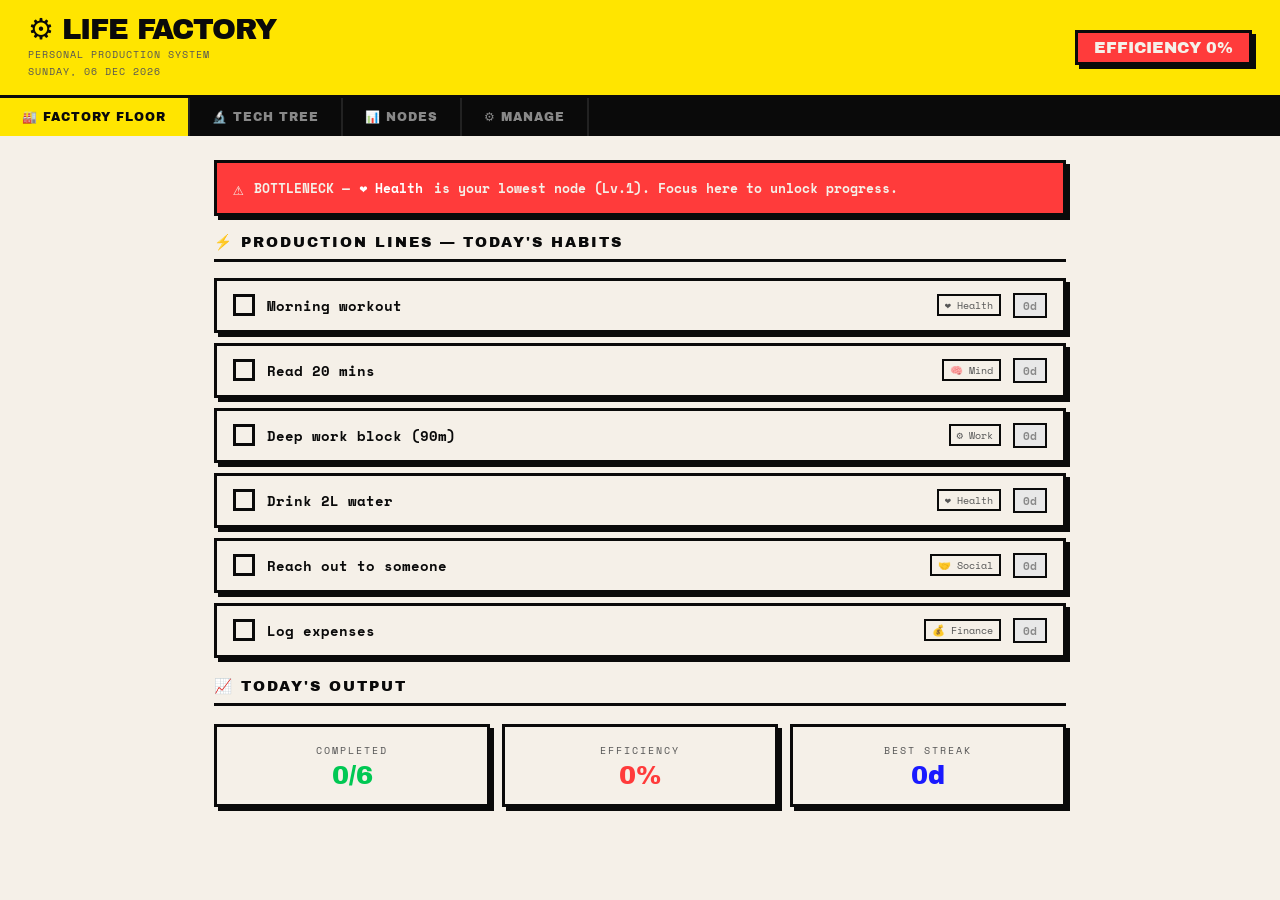
==== index.html @ 8f758375 "Rename life_factory.html to index.html" ====
<!doctype html>
<html lang="en">
    <!--
  ============================================================
  LIFE FACTORY
  A neo-brutalist productivity tracker inspired by factory
  management games. Track habits, goals, and life nodes.
  ============================================================
  Structure:
    1. <head>   — meta, fonts, CSS variables, component styles
    2. <body>   — header, tabs, four panels, toast
    3. <script> — all application logic (see script comments)
  ============================================================
-->

    <head>
        <meta charset="UTF-8" />
        <meta name="viewport" content="width=device-width, initial-scale=1.0" />
        <title>⚙ LIFE FACTORY</title>

        <!-- Fonts: Archivo Black (headings) + Space Mono (body/mono) -->
        <link
            href="https://fonts.googleapis.com/css2?family=Space+Mono:wght@400;700&family=Archivo+Black&display=swap"
            rel="stylesheet"
        />

        <style>
            /* ==========================================================================
       DESIGN TOKENS
       Neo-brutalist palette: cream background, hard black borders,
       flat accent colors, no border-radius, no gradients, no blur.
    ========================================================================== */
            :root {
                --black: #0a0a0a;
                --white: #f5f0e8;
                --yellow: #ffe500;
                --red: #ff3b3b;
                --blue: #1a1aff;
                --green: #00c853;
                --pink: #ff2d78;
                --shadow: 4px 4px 0 var(--black);
                --shadow-lg: 6px 6px 0 var(--black);
            }

            /* ==========================================================================
       RESET & BASE
    ========================================================================== */
            * {
                box-sizing: border-box;
                margin: 0;
                padding: 0;
            }

            body {
                background: var(--white);
                color: var(--black);
                font-family: "Space Mono", monospace;
                min-height: 100vh;
                /* Crosshair cursor reinforces the brutalist, utilitarian aesthetic */
                cursor:
                    url("data:image/svg+xml,%3Csvg xmlns='http://www.w3.org/2000/svg' width='20' height='20'%3E%3Ccircle cx='10' cy='10' r='4' fill='%230a0a0a'/%3E%3C/svg%3E")
                        10 10,
                    crosshair;
            }

            ::-webkit-scrollbar {
                width: 8px;
            }
            ::-webkit-scrollbar-track {
                background: var(--white);
                border-left: 2px solid var(--black);
            }
            ::-webkit-scrollbar-thumb {
                background: var(--black);
            }

            /* ==========================================================================
       HEADER
       Sticky yellow bar with the app title and live efficiency badge.
    ========================================================================== */
            .hdr {
                background: var(--yellow);
                border-bottom: 3px solid var(--black);
                padding: 16px 28px;
                display: flex;
                align-items: center;
                gap: 16px;
                position: sticky;
                top: 0;
                z-index: 100;
            }

            .hdr-title {
                font-family: "Archivo Black", sans-serif;
                font-size: 1.8rem;
                color: var(--black);
                letter-spacing: -1px;
                text-transform: uppercase;
                line-height: 1;
            }

            .hdr-sub {
                font-size: 0.62rem;
                color: #555;
                letter-spacing: 1px;
                text-transform: uppercase;
                margin-top: 2px;
            }

            /* Dynamically colored via JS based on efficiency score */
            .eff-badge {
                margin-left: auto;
                font-family: "Archivo Black", sans-serif;
                font-size: 1rem;
                padding: 6px 16px;
                border: 3px solid var(--black);
                box-shadow: var(--shadow);
                background: var(--white);
                white-space: nowrap;
                text-transform: uppercase;
            }

            /* ==========================================================================
       TABS
       Black tab bar; active tab flips to yellow.
    ========================================================================== */
            .tabs {
                display: flex;
                background: var(--black);
                overflow-x: auto;
            }

            .tab {
                padding: 12px 22px;
                font-family: "Archivo Black", sans-serif;
                font-size: 0.75rem;
                letter-spacing: 1px;
                text-transform: uppercase;
                cursor: pointer;
                border: none;
                background: none;
                color: #888;
                border-right: 2px solid #222;
                transition:
                    background 0.1s,
                    color 0.1s;
                white-space: nowrap;
                outline: none;
            }

            .tab:hover {
                background: #1a1a1a;
                color: var(--white);
            }
            .tab.active {
                background: var(--yellow);
                color: var(--black);
            }

            /* ==========================================================================
       PANELS
       Only the active panel is shown; each is max-width constrained.
    ========================================================================== */
            .panel {
                display: none;
                padding: 24px;
                max-width: 900px;
                margin: 0 auto;
            }
            .panel.active {
                display: block;
            }

            /* ==========================================================================
       SECTION TITLES
       Bold uppercase heading with a thick bottom border.
    ========================================================================== */
            .sec {
                font-family: "Archivo Black", sans-serif;
                font-size: 0.9rem;
                letter-spacing: 2px;
                text-transform: uppercase;
                margin-bottom: 16px;
                padding-bottom: 8px;
                border-bottom: 3px solid var(--black);
                display: flex;
                align-items: center;
                gap: 8px;
            }

            /* ==========================================================================
       BOTTLENECK ALERT
       Red banner shown on Factory Floor when a node is lagging behind.
    ========================================================================== */
            .bn {
                background: var(--red);
                border: 3px solid var(--black);
                box-shadow: var(--shadow);
                padding: 12px 16px;
                margin-bottom: 18px;
                display: flex;
                align-items: center;
                gap: 10px;
                font-size: 0.82rem;
                font-weight: 700;
                color: var(--white);
            }

            @keyframes pulse {
                0%,
                100% {
                    opacity: 1;
                }
                50% {
                    opacity: 0.6;
                }
            }
            .pulse {
                animation: pulse 1.5s ease-in-out infinite;
                font-size: 1.1rem;
            }

            /* ==========================================================================
       HABIT CARDS
       Clickable cards that toggle daily completion.
       Hard shadow lifts on hover; presses in on active.
    ========================================================================== */
            .habit {
                background: var(--white);
                border: 3px solid var(--black);
                box-shadow: var(--shadow);
                padding: 12px 16px;
                display: flex;
                align-items: center;
                gap: 12px;
                cursor: pointer;
                user-select: none;
                margin-bottom: 10px;
                transition:
                    transform 0.1s,
                    box-shadow 0.1s;
            }

            .habit:hover {
                transform: translate(-2px, -2px);
                box-shadow: var(--shadow-lg);
            }
            .habit:active {
                transform: translate(2px, 2px);
                box-shadow: none;
            }

            .habit.done {
                background: #e8e8e8;
            }
            .habit.done .hname {
                text-decoration: line-through;
                color: #888;
            }

            .hcheck {
                width: 22px;
                height: 22px;
                border: 3px solid var(--black);
                flex-shrink: 0;
                display: flex;
                align-items: center;
                justify-content: center;
                font-size: 0.8rem;
                font-weight: 700;
                background: var(--white);
                transition: background 0.1s;
            }

            .habit.done .hcheck {
                background: var(--black);
                color: var(--yellow);
            }

            .hname {
                font-size: 0.9rem;
                flex: 1;
                font-weight: 700;
            }

            .htag {
                font-size: 0.65rem;
                color: #555;
                white-space: nowrap;
                border: 2px solid var(--black);
                padding: 1px 6px;
                background: var(--white);
            }

            .hstreak {
                font-size: 0.7rem;
                font-weight: 700;
                padding: 2px 8px;
                border: 2px solid var(--black);
                background: var(--yellow);
            }

            /* Zero-streak variant: muted grey */
            .hstreak.z {
                background: #e8e8e8;
                color: #888;
            }

            /* ==========================================================================
       SUMMARY STAT CARDS (Factory Floor)
    ========================================================================== */
            .sum-grid {
                display: grid;
                grid-template-columns: repeat(3, 1fr);
                gap: 12px;
                margin-top: 18px;
            }

            .sum-card {
                background: var(--white);
                border: 3px solid var(--black);
                box-shadow: var(--shadow);
                padding: 16px;
                text-align: center;
            }

            .sum-lbl {
                font-size: 0.6rem;
                color: #555;
                letter-spacing: 2px;
                text-transform: uppercase;
                margin-bottom: 6px;
            }

            .sum-val {
                font-family: "Archivo Black", sans-serif;
                font-size: 1.6rem;
                line-height: 1;
            }

            /* ==========================================================================
       GOAL CARDS (Tech Tree)
       Left-border color is driven by --c (the node color) set inline.
    ========================================================================== */
            .goal {
                background: var(--white);
                border: 3px solid var(--black);
                box-shadow: var(--shadow-lg);
                overflow: hidden;
                margin-bottom: 16px;
            }

            .goal-head {
                padding: 16px;
                border-left: 8px solid var(--c, var(--black));
            }

            .goal-title {
                font-family: "Archivo Black", sans-serif;
                font-size: 1rem;
                margin-bottom: 4px;
            }

            .goal-meta {
                font-size: 0.65rem;
                color: #555;
                text-transform: uppercase;
                letter-spacing: 1px;
            }

            .goal-unlocks {
                color: var(--blue);
                font-size: 0.72rem;
                margin-top: 4px;
                font-weight: 700;
            }

            /* XP / milestone progress bars */
            .pbar {
                height: 8px;
                background: #e0e0e0;
                border: 2px solid var(--black);
                margin-top: 8px;
            }
            .pfill {
                height: 100%;
                transition: width 0.4s;
            }

            .goal-btns {
                display: flex;
                gap: 8px;
                align-items: center;
                margin-top: 12px;
                flex-wrap: wrap;
            }

            /* ==========================================================================
       BUTTONS
       Hard shadow, physical press animation, no border-radius.
    ========================================================================== */
            .btn {
                padding: 6px 14px;
                font-family: "Archivo Black", sans-serif;
                font-size: 0.72rem;
                letter-spacing: 1px;
                text-transform: uppercase;
                cursor: pointer;
                border: 3px solid var(--black);
                box-shadow: var(--shadow);
                transition:
                    transform 0.1s,
                    box-shadow 0.1s;
                outline: none;
                background: var(--white);
            }

            .btn:hover {
                transform: translate(-2px, -2px);
                box-shadow: var(--shadow-lg);
            }
            .btn:active {
                transform: translate(2px, 2px);
                box-shadow: none;
            }

            .btn-amber {
                background: var(--yellow);
                color: var(--black);
            }
            .btn-green {
                background: var(--green);
                color: var(--black);
                cursor: default;
            }
            .btn-green:hover {
                transform: none;
                box-shadow: var(--shadow);
            }
            .btn-ghost {
                background: var(--white);
                color: var(--black);
            }

            /* ==========================================================================
       SUBTASK LIST (inside goal cards)
    ========================================================================== */
            .subs {
                border-top: 3px solid var(--black);
                background: #f0ebe0;
                padding: 10px 0 12px;
            }

            .st {
                display: flex;
                align-items: center;
                gap: 10px;
                padding: 8px 16px 8px 32px;
                cursor: pointer;
                user-select: none;
                transition: background 0.1s;
                border-bottom: 1px dashed #ccc;
            }

            .st:last-of-type {
                border-bottom: none;
            }
            .st:hover {
                background: #e8e3d8;
            }
            .st.done {
                background: #e0ddd5;
            }
            .st.done .st-lbl {
                text-decoration: line-through;
                color: #888;
            }

            .st-check {
                width: 16px;
                height: 16px;
                flex-shrink: 0;
                border: 2.5px solid var(--black);
                display: flex;
                align-items: center;
                justify-content: center;
                font-size: 0.65rem;
                font-weight: 900;
                background: var(--white);
                transition: background 0.1s;
            }

            .st.done .st-check {
                background: var(--black);
                color: var(--yellow);
            }

            .st-lbl {
                font-size: 0.84rem;
                flex: 1;
            }

            .st-del {
                background: none;
                border: 2px solid transparent;
                color: #aaa;
                cursor: pointer;
                font-size: 0.8rem;
                padding: 2px 6px;
                transition: all 0.1s;
                font-weight: 700;
            }

            .st-del:hover {
                border-color: var(--red);
                color: var(--red);
            }

            /* Inline "add milestone" row */
            .st-add {
                display: flex;
                gap: 8px;
                align-items: center;
                padding: 10px 16px 4px 32px;
            }

            .st-input {
                flex: 1;
                background: var(--white);
                border: 3px solid var(--black);
                padding: 6px 10px;
                font-family: "Space Mono", monospace;
                font-size: 0.82rem;
                outline: none;
            }

            .st-input:focus {
                outline: 3px solid var(--blue);
                outline-offset: -3px;
            }

            /* ==========================================================================
       RESOURCE NODE CARDS
       Top border color driven by --c (node color) set inline.
    ========================================================================== */
            .node-grid {
                display: grid;
                grid-template-columns: repeat(auto-fill, minmax(175px, 1fr));
                gap: 14px;
            }

            .node-card {
                background: var(--white);
                border: 3px solid var(--black);
                box-shadow: var(--shadow);
                padding: 16px;
                position: relative;
                border-top: 8px solid var(--c);
            }

            .node-lbl {
                font-size: 0.6rem;
                color: #555;
                letter-spacing: 2px;
                text-transform: uppercase;
                margin-bottom: 4px;
            }

            .node-level {
                font-family: "Archivo Black", sans-serif;
                font-size: 1.5rem;
                color: var(--black);
            }

            /* XP progress bar */
            .xp-bg {
                height: 8px;
                background: #e0e0e0;
                border: 2px solid var(--black);
                margin-top: 8px;
            }
            .xp-fill {
                height: 100%;
                background: var(--c);
                transition: width 0.5s;
            }
            .xp-txt {
                font-size: 0.62rem;
                color: #555;
                margin-top: 4px;
            }

            /* ==========================================================================
       HEATMAP (Nodes panel)
       28-cell grid showing the last 4 weeks of habit completion density.
    ========================================================================== */
            .heatmap {
                display: grid;
                grid-template-columns: repeat(28, 1fr);
                gap: 3px;
                margin-top: 8px;
            }
            .hm-cell {
                height: 20px;
                border: 1.5px solid var(--black);
            }

            /* ==========================================================================
       MANAGE PANEL — FORM INPUTS
    ========================================================================== */
            .form-row {
                display: flex;
                gap: 10px;
                flex-wrap: wrap;
                align-items: flex-end;
                margin-bottom: 8px;
            }

            .inp {
                background: var(--white);
                border: 3px solid var(--black);
                padding: 8px 12px;
                font-family: "Space Mono", monospace;
                font-size: 0.85rem;
                color: var(--black);
                outline: none;
            }

            .inp:focus {
                outline: 3px solid var(--blue);
                outline-offset: -3px;
            }

            .inp-label {
                font-family: "Archivo Black", sans-serif;
                font-size: 0.65rem;
                letter-spacing: 1px;
                text-transform: uppercase;
                display: block;
                margin-bottom: 4px;
            }

            /* Habit/node rows in the manage list */
            .manage-row {
                display: flex;
                align-items: center;
                gap: 10px;
                padding: 10px 16px;
                background: var(--white);
                border: 3px solid var(--black);
                border-left: 8px solid var(--c, var(--black));
                box-shadow: var(--shadow);
                margin-bottom: 8px;
            }

            select.inp option {
                background: var(--white);
                color: var(--black);
            }

            /* ==========================================================================
       XP FLOAT ANIMATION
       Spawned at click position when XP is awarded.
    ========================================================================== */
            @keyframes xpfloat {
                0% {
                    opacity: 1;
                    transform: translateY(0) scale(1.2);
                }
                100% {
                    opacity: 0;
                    transform: translateY(-55px) scale(0.9);
                }
            }

            .xp-float {
                position: fixed;
                pointer-events: none;
                z-index: 9998;
                font-family: "Archivo Black", sans-serif;
                font-size: 0.9rem;
                color: var(--black);
                background: var(--yellow);
                border: 3px solid var(--black);
                padding: 3px 10px;
                animation: xpfloat 1s ease-out forwards;
            }

            /* ==========================================================================
       TOAST NOTIFICATION
       Appears bottom-right; color is set dynamically via JS.
    ========================================================================== */
            .toast {
                position: fixed;
                bottom: 24px;
                right: 24px;
                background: var(--black);
                border: 3px solid var(--yellow);
                box-shadow: var(--shadow-lg);
                padding: 10px 18px;
                font-family: "Archivo Black", sans-serif;
                font-size: 0.8rem;
                color: var(--yellow);
                z-index: 9997;
                opacity: 0;
                transition: opacity 0.25s;
                pointer-events: none;
                text-transform: uppercase;
                letter-spacing: 1px;
            }

            .toast.show {
                opacity: 1;
            }
        </style>
    </head>

    <body>
        <!-- ======================================================================
       HEADER
       Sticky bar: app title, date, live efficiency badge.
  ====================================================================== -->
        <header class="hdr">
            <div>
                <div class="hdr-title">⚙ LIFE FACTORY</div>
                <div class="hdr-sub">personal production system</div>
                <div class="hdr-sub" id="hdr-date"></div>
            </div>
            <div class="eff-badge" id="eff-badge">EFFICIENCY 0%</div>
        </header>

        <!-- ======================================================================
       TAB BAR
       Switches between the four main panels.
  ====================================================================== -->
        <nav class="tabs" role="tablist">
            <button
                class="tab active"
                role="tab"
                onclick="switchTab('factory')"
            >
                🏭 Factory Floor
            </button>
            <button class="tab" role="tab" onclick="switchTab('tech')">
                🔬 Tech Tree
            </button>
            <button class="tab" role="tab" onclick="switchTab('nodes')">
                📊 Nodes
            </button>
            <button class="tab" role="tab" onclick="switchTab('manage')">
                ⚙ Manage
            </button>
        </nav>

        <!-- ======================================================================
       PANEL 1 — FACTORY FLOOR
       Daily habit checklist, bottleneck alert, and today's summary stats.
  ====================================================================== -->
        <main class="panel active" id="panel-factory" role="tabpanel">
            <!-- Bottleneck alert (rendered by JS) -->
            <div id="bn-alert"></div>

            <div class="sec">⚡ Production Lines — Today's Habits</div>
            <!-- Habit cards (rendered by JS) -->
            <div id="habit-list"></div>

            <div class="sec" style="margin-top: 20px">📈 Today's Output</div>
            <!-- Summary stat cards (rendered by JS) -->
            <div class="sum-grid" id="summary"></div>
        </main>

        <!-- ======================================================================
       PANEL 2 — TECH TREE
       Goal cards with XP gates, milestone sub-lists, and inline editing.
  ====================================================================== -->
        <section class="panel" id="panel-tech" role="tabpanel">
            <div class="sec">🔬 Tech Tree — Life Goals</div>
            <p
                style="
                    font-family: &quot;Space Mono&quot;, monospace;
                    font-size: 0.73rem;
                    color: #555;
                    margin-bottom: 16px;
                "
            >
                Break goals into milestones. Complete milestones to earn XP and
                unlock goals.
            </p>
            <!-- Goal cards (rendered by JS) -->
            <div id="goal-list"></div>
        </section>

        <!-- ======================================================================
       PANEL 3 — RESOURCE NODES
       Node level cards and 4-week completion heatmap.
  ====================================================================== -->
        <section class="panel" id="panel-nodes" role="tabpanel">
            <div class="sec">📊 Resource Nodes</div>
            <!-- Node cards (rendered by JS) -->
            <div class="node-grid" id="node-grid"></div>

            <div class="sec" style="margin-top: 22px">
                📅 Heatmap — Last 4 Weeks
            </div>
            <!-- Heatmap grid (rendered by JS) -->
            <div class="heatmap" id="heatmap"></div>
            <p
                style="
                    font-family: &quot;Space Mono&quot;, monospace;
                    font-size: 0.62rem;
                    color: #555;
                    margin-top: 5px;
                "
            >
                ← 4 weeks ago &nbsp;·&nbsp; today →
            </p>
        </section>

        <!-- ======================================================================
       PANEL 4 — MANAGE
       Add/remove habits, goals, and custom nodes.
  ====================================================================== -->
        <section class="panel" id="panel-manage" role="tabpanel">
            <!-- ADD HABIT --------------------------------------------------------- -->
            <div class="sec">➕ Add Habit</div>
            <div class="form-row">
                <div>
                    <label class="inp-label" for="h-name">Habit Name</label>
                    <input
                        class="inp"
                        id="h-name"
                        placeholder="e.g. Morning workout"
                        style="width: 220px"
                    />
                </div>
                <div>
                    <label class="inp-label" for="h-node">Node</label>
                    <select class="inp" id="h-node">
                        <option value="health">❤️ Health</option>
                        <option value="mind">🧠 Mind</option>
                        <option value="work">⚙️ Work</option>
                        <option value="social">🤝 Social</option>
                        <option value="finance">💰 Finance</option>
                    </select>
                </div>
                <div style="display: flex; align-items: flex-end">
                    <button class="btn btn-amber" onclick="addHabit()">
                        + ADD
                    </button>
                </div>
            </div>

            <!-- MANAGE HABITS ----------------------------------------------------- -->
            <div class="sec" style="margin-top: 20px">🗑 Manage Habits</div>
            <!-- Habit rows (rendered by JS) -->
            <div id="manage-habits"></div>

            <!-- ADD GOAL ---------------------------------------------------------- -->
            <div class="sec" style="margin-top: 20px">➕ Add Goal</div>
            <div class="form-row">
                <div>
                    <label class="inp-label" for="g-label">Goal Label</label>
                    <input
                        class="inp"
                        id="g-label"
                        placeholder="e.g. Read 5 books"
                        style="width: 220px"
                    />
                </div>
                <div>
                    <label class="inp-label" for="g-node">Node</label>
                    <select class="inp" id="g-node">
                        <option value="health">❤️ Health</option>
                        <option value="mind">🧠 Mind</option>
                        <option value="work" selected>⚙️ Work</option>
                        <option value="social">🤝 Social</option>
                        <option value="finance">💰 Finance</option>
                    </select>
                </div>
                <div>
                    <label class="inp-label" for="g-xp">XP Cost</label>
                    <input
                        class="inp"
                        id="g-xp"
                        type="number"
                        value="200"
                        min="50"
                        max="5000"
                        style="width: 100px"
                    />
                </div>
                <div>
                    <label class="inp-label" for="g-unlocks"
                        >Unlocks (optional)</label
                    >
                    <input
                        class="inp"
                        id="g-unlocks"
                        placeholder="Next goal..."
                        style="width: 200px"
                    />
                </div>
                <div style="display: flex; align-items: flex-end">
                    <button class="btn btn-amber" onclick="addGoal()">
                        + ADD
                    </button>
                </div>
            </div>

            <!-- ADD CUSTOM NODE --------------------------------------------------- -->
            <div class="sec" style="margin-top: 28px">🧩 Add Custom Node</div>
            <div class="form-row">
                <div>
                    <label class="inp-label" for="n-label">Node Name</label>
                    <input
                        class="inp"
                        id="n-label"
                        placeholder="e.g. Creativity"
                        style="width: 180px"
                    />
                </div>
                <div>
                    <label class="inp-label" for="n-icon">Icon (emoji)</label>
                    <input
                        class="inp"
                        id="n-icon"
                        placeholder="🎨"
                        style="
                            width: 70px;
                            text-align: center;
                            font-size: 1.2rem;
                        "
                        maxlength="2"
                    />
                </div>
                <div>
                    <label class="inp-label" for="n-color">Color</label>
                    <input
                        class="inp"
                        id="n-color"
                        type="color"
                        value="#ff2d78"
                        style="
                            width: 60px;
                            height: 42px;
                            padding: 2px;
                            cursor: pointer;
                        "
                    />
                </div>
                <div style="display: flex; align-items: flex-end">
                    <button class="btn btn-amber" onclick="addNode()">
                        + ADD NODE
                    </button>
                </div>
            </div>

            <!-- MANAGE NODES ------------------------------------------------------ -->
            <div class="sec" style="margin-top: 20px">🧩 Manage Nodes</div>
            <!-- Node rows (rendered by JS) -->
            <div id="manage-nodes"></div>
        </section>

        <!-- ======================================================================
       TOAST NOTIFICATION (singleton, shown/hidden via JS)
  ====================================================================== -->
        <div class="toast" id="toast" role="status" aria-live="polite"></div>

        <script>
            // =============================================================================
            // LIFE FACTORY — Main Application Script
            // =============================================================================
            // Sections:
            //   1. Constants & Configuration
            //   2. Application State
            //   3. XP & Level Utilities
            //   4. Date & Streak Utilities
            //   5. Stats Utilities
            //   6. UI Utilities (toast, xpFloat, tabs)
            //   7. Render: Header
            //   8. Render: Factory Floor (habits + summary)
            //   9. Render: Tech Tree (goals + subtasks)
            //  10. Render: Resource Nodes + Heatmap
            //  11. Render: Manage Panel
            //  12. Actions: Habits
            //  13. Actions: Goals
            //  14. Actions: Subtasks
            //  15. Actions: Nodes
            //  16. Initialisation
            // =============================================================================

            // ─────────────────────────────────────────────────────────────────────────────
            // 1. CONSTANTS & CONFIGURATION
            // ─────────────────────────────────────────────────────────────────────────────

            /** XP awarded per habit completion */
            const HABIT_XP = 25;

            /** XP awarded per subtask/milestone completion */
            const TASK_XP = 15;

            /** XP required to advance one level (multiplied by current level) */
            const XP_PER_LEVEL = 100;

            /** Node keys that ship with the app and cannot be deleted */
            const BUILT_IN_NODES = [
                "health",
                "mind",
                "work",
                "social",
                "finance",
            ];

            // ─────────────────────────────────────────────────────────────────────────────
            // 2. APPLICATION STATE
            // ─────────────────────────────────────────────────────────────────────────────

            /**
             * @typedef {Object} Node
             * @property {string} label   - Display name (e.g. "Health")
             * @property {string} icon    - Emoji icon (e.g. "❤️")
             * @property {string} color   - CSS hex color
             * @property {number} xp      - Accumulated XP
             * @property {number} level   - Current level (derived from xp)
             */

            /**
             * @typedef {Object} Habit
             * @property {number} id    - Unique identifier
             * @property {string} name  - Habit description
             * @property {string} node  - Key of the associated Node
             */

            /**
             * @typedef {Object} Subtask
             * @property {number}  id    - Unique identifier
             * @property {string}  label - Milestone description
             * @property {boolean} done  - Whether this milestone is completed
             */

            /**
             * @typedef {Object} Goal
             * @property {number}    id        - Unique identifier
             * @property {string}    label     - Goal description
             * @property {string}    node      - Key of the associated Node
             * @property {number}    xp_cost   - XP required on the node to unlock this goal
             * @property {string|null} unlocks - Text describing what this goal leads to
             * @property {boolean}   completed - Whether this goal has been researched
             * @property {Subtask[]} subtasks  - List of milestones for this goal
             */

            /**
             * @typedef {Object} AppState
             * @property {Object.<string, Node>} nodes       - Map of node key → Node
             * @property {Habit[]}               habits      - List of daily habits
             * @property {Goal[]}                goals       - List of tech-tree goals
             * @property {Object.<string, number[]>} completions - Map of date string → completed habit IDs
             * @property {number} nextHabitId  - Auto-increment counter for habit IDs
             * @property {number} nextGoalId   - Auto-increment counter for goal IDs
             * @property {number} nextTaskId   - Auto-increment counter for subtask IDs
             */

            /** @type {AppState} */
            const state = {
                nodes: {
                    health: {
                        label: "Health",
                        icon: "❤️",
                        color: "#e05c5c",
                        xp: 0,
                        level: 1,
                    },
                    mind: {
                        label: "Mind",
                        icon: "🧠",
                        color: "#7c6af7",
                        xp: 0,
                        level: 1,
                    },
                    work: {
                        label: "Work",
                        icon: "⚙️",
                        color: "#f0a500",
                        xp: 0,
                        level: 1,
                    },
                    social: {
                        label: "Social",
                        icon: "🤝",
                        color: "#4ec9b0",
                        xp: 0,
                        level: 1,
                    },
                    finance: {
                        label: "Finance",
                        icon: "💰",
                        color: "#5cb85c",
                        xp: 0,
                        level: 1,
                    },
                },
                habits: [
                    { id: 1, name: "Morning workout", node: "health" },
                    { id: 2, name: "Read 20 mins", node: "mind" },
                    { id: 3, name: "Deep work block (90m)", node: "work" },
                    { id: 4, name: "Drink 2L water", node: "health" },
                    { id: 5, name: "Reach out to someone", node: "social" },
                    { id: 6, name: "Log expenses", node: "finance" },
                ],
                goals: [
                    {
                        id: 1,
                        label: "Complete 7-day streak",
                        node: "health",
                        xp_cost: 200,
                        unlocks: "Run a 5K",
                        completed: false,
                        subtasks: [
                            {
                                id: 1,
                                label: "Track workout 3 days straight",
                                done: false,
                            },
                            {
                                id: 2,
                                label: "Establish a morning routine",
                                done: false,
                            },
                            {
                                id: 3,
                                label: "Hit the full 7-day streak",
                                done: false,
                            },
                        ],
                    },
                    {
                        id: 2,
                        label: "Read 5 books",
                        node: "mind",
                        xp_cost: 300,
                        unlocks: "Start a writing habit",
                        completed: false,
                        subtasks: [
                            { id: 4, label: "Finish first book", done: false },
                            {
                                id: 5,
                                label: "Summarise learnings",
                                done: false,
                            },
                            { id: 6, label: "Read 3 more books", done: false },
                        ],
                    },
                    {
                        id: 3,
                        label: "30 deep work sessions",
                        node: "work",
                        xp_cost: 500,
                        unlocks: "Launch a side project",
                        completed: false,
                        subtasks: [
                            {
                                id: 7,
                                label: "Define deep work schedule",
                                done: false,
                            },
                            {
                                id: 8,
                                label: "Complete 10 sessions",
                                done: false,
                            },
                            {
                                id: 9,
                                label: "Complete 20 sessions",
                                done: false,
                            },
                            {
                                id: 10,
                                label: "Hit 30 — reflect & refine",
                                done: false,
                            },
                        ],
                    },
                    {
                        id: 4,
                        label: "Save 1 month expenses",
                        node: "finance",
                        xp_cost: 400,
                        unlocks: "Invest surplus",
                        completed: false,
                        subtasks: [
                            {
                                id: 11,
                                label: "Audit monthly spending",
                                done: false,
                            },
                            {
                                id: 12,
                                label: "Identify 3 areas to cut",
                                done: false,
                            },
                            {
                                id: 13,
                                label: "Build 2-week savings buffer",
                                done: false,
                            },
                            {
                                id: 14,
                                label: "Reach full 1-month goal",
                                done: false,
                            },
                        ],
                    },
                ],
                completions: {},
                nextHabitId: 7,
                nextGoalId: 5,
                nextTaskId: 15,
            };

            /** Set of goal IDs whose subtask list is currently expanded */
            const expandedGoals = new Set();

            /** ID of the goal currently in edit mode, or null */
            let editingGoal = null;

            /** ID of the goal pending delete confirmation, or null */
            let deleteGoalPending = null;

            // ─────────────────────────────────────────────────────────────────────────────
            // 3. XP & LEVEL UTILITIES
            // ─────────────────────────────────────────────────────────────────────────────

            /**
             * Returns the XP required to complete a given level.
             * @param {number} level
             * @returns {number}
             */
            function xpForLevel(level) {
                return XP_PER_LEVEL * level;
            }

            /**
             * Derives the current level from a raw XP total.
             * @param {number} xp
             * @returns {number}
             */
            function levelFromXp(xp) {
                let lv = 1,
                    acc = 0;
                while (true) {
                    const needed = xpForLevel(lv);
                    if (xp < acc + needed) return lv;
                    acc += needed;
                    lv++;
                }
            }

            /**
             * Returns XP accumulated within the current level (i.e. progress toward next level).
             * @param {number} xp   - Total XP
             * @param {number} level - Current level
             * @returns {number}
             */
            function xpInLevel(xp, level) {
                let spent = 0;
                for (let l = 1; l < level; l++) spent += xpForLevel(l);
                return xp - spent;
            }

            /**
             * Adds XP to a node and recalculates its level.
             * @param {string} nodeKey - Key of the node to award XP to
             * @param {number} amount  - Amount of XP to add
             */
            function addXp(nodeKey, amount) {
                state.nodes[nodeKey].xp += amount;
                state.nodes[nodeKey].level = levelFromXp(
                    state.nodes[nodeKey].xp,
                );
            }

            // ─────────────────────────────────────────────────────────────────────────────
            // 4. DATE & STREAK UTILITIES
            // ─────────────────────────────────────────────────────────────────────────────

            /**
             * Returns today's date as an ISO string (YYYY-MM-DD).
             * @returns {string}
             */
            function todayStr() {
                return new Date().toISOString().slice(0, 10);
            }

            /**
             * Calculates the current consecutive-day streak for a habit.
             * Counts backwards from today, stopping at the first day the habit was not completed.
             * @param {number} habitId
             * @returns {number}
             */
            function streak(habitId) {
                let n = 0;
                const d = new Date();
                while (true) {
                    const k = d.toISOString().slice(0, 10);
                    if (
                        state.completions[k] &&
                        state.completions[k].includes(habitId)
                    ) {
                        n++;
                        d.setDate(d.getDate() - 1);
                    } else {
                        break;
                    }
                }
                return n;
            }

            // ─────────────────────────────────────────────────────────────────────────────
            // 5. STATS UTILITIES
            // ─────────────────────────────────────────────────────────────────────────────

            /**
             * Returns today's completion rate as a percentage (0–100).
             * @returns {number}
             */
            function efficiency() {
                if (!state.habits.length) return 0;
                const done = (state.completions[todayStr()] || []).length;
                return Math.round((done / state.habits.length) * 100 * 10) / 10;
            }

            /**
             * Returns the node with the lowest level (the production bottleneck).
             * @returns {[string, Node]} Tuple of [nodeKey, node]
             */
            function bottleneck() {
                return Object.entries(state.nodes).sort(
                    (a, b) => a[1].level - b[1].level,
                )[0];
            }

            /**
             * Returns a CSS color string based on efficiency score.
             * @param {number} e - Efficiency percentage
             * @returns {string}
             */
            function effColor(e) {
                return e >= 80 ? "#00c853" : e >= 40 ? "#0a0a0a" : "#FF3B3B";
            }

            // ─────────────────────────────────────────────────────────────────────────────
            // 6. UI UTILITIES
            // ─────────────────────────────────────────────────────────────────────────────

            /**
             * Shows a temporary toast notification.
             * @param {string} msg   - Message to display
             * @param {string} color - Border/text color (CSS color string)
             */
            function toast(msg, color = "#FFE500") {
                const t = document.getElementById("toast");
                t.textContent = msg;
                t.style.borderColor = color;
                t.style.color = color;
                t.classList.add("show");
                setTimeout(() => t.classList.remove("show"), 2200);
            }

            /**
             * Spawns a floating "+XP" label at the given screen coordinates.
             * @param {number} x    - clientX position
             * @param {number} y    - clientY position
             * @param {string} text - Label text (e.g. "+25 XP")
             */
            function xpFloat(x, y, text) {
                const el = document.createElement("div");
                el.className = "xp-float";
                el.textContent = text;
                el.style.left = x + "px";
                el.style.top = y + "px";
                document.body.appendChild(el);
                setTimeout(() => el.remove(), 1200);
            }

            /**
             * Switches the visible tab panel.
             * Also triggers renderNodes() when switching to the Nodes tab to keep data fresh.
             * @param {string} id - Panel ID suffix ('factory' | 'tech' | 'nodes' | 'manage')
             */
            function switchTab(id) {
                document
                    .querySelectorAll(".tab")
                    .forEach((b) => b.classList.remove("active"));
                document
                    .querySelectorAll(".panel")
                    .forEach((p) => p.classList.remove("active"));
                event.target.classList.add("active");
                document.getElementById("panel-" + id).classList.add("active");
                if (id === "nodes") renderNodes();
            }

            // ─────────────────────────────────────────────────────────────────────────────
            // 7. RENDER: HEADER
            // ─────────────────────────────────────────────────────────────────────────────

            /**
             * Updates the sticky header: efficiency badge color and today's date string.
             */
            function renderHeader() {
                const e = efficiency();
                const ec = effColor(e);
                const badge = document.getElementById("eff-badge");
                badge.textContent = `EFFICIENCY  ${e}%`;
                const bg =
                    e >= 80 ? "#00c853" : e >= 40 ? "#FFE500" : "#FF3B3B";
                const fg =
                    e >= 80 ? "#0a0a0a" : e >= 40 ? "#0a0a0a" : "#f5f0e8";
                badge.style.background = bg;
                badge.style.color = fg;

                const days = [
                    "Sunday",
                    "Monday",
                    "Tuesday",
                    "Wednesday",
                    "Thursday",
                    "Friday",
                    "Saturday",
                ];
                const months = [
                    "Jan",
                    "Feb",
                    "Mar",
                    "Apr",
                    "May",
                    "Jun",
                    "Jul",
                    "Aug",
                    "Sep",
                    "Oct",
                    "Nov",
                    "Dec",
                ];
                const now = new Date();
                document.getElementById("hdr-date").textContent =
                    `${days[now.getDay()]}, ${String(now.getDate()).padStart(2, "0")} ${months[now.getMonth()]} ${now.getFullYear()}`;
            }

            // ─────────────────────────────────────────────────────────────────────────────
            // 8. RENDER: FACTORY FLOOR
            // ─────────────────────────────────────────────────────────────────────────────

            /**
             * Re-renders the entire Factory Floor panel:
             * bottleneck alert, habit cards, and today's output summary.
             */
            function renderFactory() {
                renderHeader();
                _renderBottleneck();
                _renderHabitList();
                _renderSummary();
            }

            /**
             * @private
             * Renders the bottleneck warning banner.
             */
            function _renderBottleneck() {
                const [, bnd] = bottleneck();
                document.getElementById("bn-alert").innerHTML =
                    `<div class="bn">
      <span class="pulse">⚠</span>
      BOTTLENECK — <strong style="color:#fff">${bnd.icon} ${bnd.label}</strong>
      is your lowest node (Lv.${bnd.level}). Focus here to unlock progress.
    </div>`;
            }

            /**
             * @private
             * Renders the list of daily habit cards.
             */
            function _renderHabitList() {
                const today = todayStr();
                const done = state.completions[today] || [];
                let html = "";

                for (const h of state.habits) {
                    const nd = state.nodes[h.node];
                    const isDone = done.includes(h.id);
                    const st = streak(h.id);
                    html += `
      <div class="habit${isDone ? " done" : ""}" style="--c:${nd.color}" onclick="toggleHabit(${h.id}, event)">
        <div class="hcheck">${isDone ? "✓" : ""}</div>
        <div class="hname">${h.name}</div>
        <div class="htag">${nd.icon} ${nd.label}</div>
        <div class="hstreak${st ? "" : " z"}">${st ? "🔥 " + st + "d" : "0d"}</div>
      </div>`;
                }

                document.getElementById("habit-list").innerHTML =
                    html ||
                    '<div style="color:#888;font-family:Space Mono,monospace;font-size:.8rem">No habits yet — add some in Manage.</div>';
            }

            /**
             * @private
             * Renders the three summary stat cards (completed, efficiency, best streak).
             */
            function _renderSummary() {
                const today = todayStr();
                const done = (state.completions[today] || []).length;
                const total = state.habits.length;
                const best = state.habits.length
                    ? Math.max(...state.habits.map((h) => streak(h.id)))
                    : 0;
                const e = efficiency();
                const ec = effColor(e);
                document.getElementById("summary").innerHTML = `
    <div class="sum-card">
      <div class="sum-lbl">COMPLETED</div>
      <div class="sum-val" style="color:#00c853">${done}/${total}</div>
    </div>
    <div class="sum-card">
      <div class="sum-lbl">EFFICIENCY</div>
      <div class="sum-val" style="color:${ec}">${e}%</div>
    </div>
    <div class="sum-card">
      <div class="sum-lbl">BEST STREAK</div>
      <div class="sum-val" style="color:#1a1aff">${best}d</div>
    </div>`;
            }

            // ─────────────────────────────────────────────────────────────────────────────
            // 9. RENDER: TECH TREE
            // ─────────────────────────────────────────────────────────────────────────────

            /**
             * Re-renders all goal cards in the Tech Tree panel.
             * Handles XP progress bars, milestone bars, edit forms, and subtask lists.
             */
            function renderGoals() {
                let html = "";

                for (const g of state.goals) {
                    const nd = state.nodes[g.node];
                    const color = nd.color;
                    const nodeXp = nd.xp;
                    const fracXp = Math.min(
                        100,
                        (nodeXp / g.xp_cost) * 100,
                    ).toFixed(1);
                    const doneT = g.subtasks.filter((t) => t.done).length;
                    const totalT = g.subtasks.length;
                    const fracT = totalT
                        ? ((doneT / totalT) * 100).toFixed(1)
                        : 0;
                    const canRes = nodeXp >= g.xp_cost && !g.completed;
                    const isExp = expandedGoals.has(g.id);
                    const isEditing = editingGoal === g.id;

                    const badge = g.completed
                        ? `<span style="background:#00c853;color:#0a0a0a;font-family:'Archivo Black',sans-serif;font-size:.67rem;padding:2px 8px;border:2px solid #0a0a0a">✓ DONE</span>`
                        : canRes
                          ? `<span style="background:#FFE500;color:#0a0a0a;font-family:'Archivo Black',sans-serif;font-size:.67rem;padding:2px 8px;border:2px solid #0a0a0a">◈ READY</span>`
                          : `<span style="background:#e8e3d8;color:#555;font-family:'Space Mono',monospace;font-size:.67rem;padding:2px 8px;border:2px solid #ccc">${nodeXp}/${g.xp_cost} XP</span>`;

                    const unlocksHtml = g.unlocks
                        ? `<div class="goal-unlocks">→ Unlocks: ${g.unlocks}</div>`
                        : "";

                    const milBar = totalT
                        ? `
      <div style="font-family:'Space Mono',monospace;font-size:.6rem;color:#555;text-transform:uppercase;margin-top:6px;margin-bottom:2px">
        MILESTONES <span style="color:#00c853;font-weight:700">${doneT}</span>/${totalT}
      </div>
      <div class="pbar"><div class="pfill" style="width:${fracT}%;background:#00c853"></div></div>`
                        : "";

                    const resBtn = canRes
                        ? `<button class="btn btn-amber" onclick="researchGoal(${g.id})">RESEARCH</button>`
                        : g.completed
                          ? `<div class="btn btn-green">COMPLETE ✓</div>`
                          : "";

                    // Build node options for the inline edit select
                    const nodeOpts = Object.entries(state.nodes)
                        .map(
                            ([k, nd2]) =>
                                `<option value="${k}" ${k === g.node ? "selected" : ""}>${nd2.icon} ${nd2.label}</option>`,
                        )
                        .join("");

                    const editForm = isEditing
                        ? `
      <div style="background:#f0ebe0;border-top:3px solid #0a0a0a;padding:14px;display:flex;flex-direction:column;gap:10px">
        <div style="display:flex;gap:10px;flex-wrap:wrap;align-items:flex-end">
          <div>
            <label class="inp-label">Goal Label</label>
            <input class="inp" id="eg-label-${g.id}" value="${g.label.replace(/"/g, "&quot;")}" style="width:200px">
          </div>
          <div>
            <label class="inp-label">Node</label>
            <select class="inp" id="eg-node-${g.id}">${nodeOpts}</select>
          </div>
          <div>
            <label class="inp-label">XP Cost</label>
            <input class="inp" id="eg-xp-${g.id}" type="number" value="${g.xp_cost}" min="50" max="9999" style="width:90px">
          </div>
          <div>
            <label class="inp-label">Unlocks</label>
            <input class="inp" id="eg-unlocks-${g.id}" value="${(g.unlocks || "").replace(/"/g, "&quot;")}" placeholder="Next goal…" style="width:180px">
          </div>
        </div>
        <div style="display:flex;gap:8px">
          <button class="btn btn-amber" onclick="saveGoalEdit(${g.id})">✓ SAVE</button>
          <button class="btn btn-ghost" onclick="cancelGoalEdit()">✕ CANCEL</button>
          <button class="btn" style="background:#FF3B3B;color:#f5f0e8;border-color:#0a0a0a;margin-left:auto"
            onclick="deleteGoal(${g.id})">🗑 DELETE GOAL</button>
        </div>
      </div>`
                        : "";

                    // Subtask rows
                    let stRows = "";
                    if (isExp) {
                        for (const t of g.subtasks) {
                            stRows += `
          <div style="display:flex;align-items:center;margin-left:10px;border-left:2px dashed #ccc">
            <div class="st${t.done ? " done" : ""}" style="--c:${color};flex:1;border:none;margin:0"
              onclick="toggleTask(${g.id}, ${t.id})">
              <div class="st-check">${t.done ? "✓" : ""}</div>
              <div class="st-lbl">${t.label}</div>
            </div>
            <button class="st-del" onclick="deleteTask(${g.id}, ${t.id})">✕</button>
          </div>`;
                        }
                    }

                    const subsHtml = isExp
                        ? `
      <div class="subs">
        ${stRows || '<div style="padding:6px 16px 4px 32px;font-family:Space Mono,monospace;font-size:.7rem;color:#888">No milestones yet.</div>'}
        <div class="st-add">
          <input class="st-input" id="ti-${g.id}" placeholder="Add milestone…"
            onkeydown="if(event.key==='Enter') addTask(${g.id})">
          <button class="btn btn-amber" onclick="addTask(${g.id})">+ ADD</button>
        </div>
      </div>`
                        : "";

                    html += `
      <div class="goal" style="--c:${color};opacity:${g.completed && !isEditing ? "0.65" : "1"}">
        <div class="goal-head">
          <div style="display:flex;justify-content:space-between;align-items:flex-start;margin-bottom:3px">
            <div class="goal-title">${nd.icon} ${g.label}</div>
            ${badge}
          </div>
          <div class="goal-meta">${nd.label.toUpperCase()} · ${g.xp_cost} XP REQUIRED</div>
          ${unlocksHtml}
          <div style="font-family:'Space Mono',monospace;font-size:.6rem;color:#555;text-transform:uppercase;margin-top:7px;margin-bottom:2px">XP PROGRESS</div>
          <div class="pbar"><div class="pfill" style="width:${fracXp}%;background:${color}"></div></div>
          ${milBar}
          <div class="goal-btns">
            ${resBtn}
            <button class="btn btn-ghost" onclick="toggleExpand(${g.id})">
              ${isExp ? "▾ HIDE" : "▸ MILESTONES (" + totalT + ")"}
            </button>
            <button class="btn btn-ghost" onclick="startGoalEdit(${g.id})" style="margin-left:auto">✏ EDIT</button>
          </div>
        </div>
        ${editForm}
        ${subsHtml}
      </div>`;
                }

                document.getElementById("goal-list").innerHTML =
                    html ||
                    '<div style="color:#888;font-family:Space Mono,monospace;font-size:.8rem">No goals yet — add some in Manage.</div>';
            }

            // ─────────────────────────────────────────────────────────────────────────────
            // 10. RENDER: RESOURCE NODES + HEATMAP
            // ─────────────────────────────────────────────────────────────────────────────

            /**
             * Re-renders the node grid cards and the 4-week completion heatmap.
             */
            function renderNodes() {
                _renderNodeGrid();
                _renderHeatmap();
            }

            /**
             * @private
             * Renders each node as a card showing level, XP bar, and totals.
             */
            function _renderNodeGrid() {
                let html = "";
                for (const [, nd] of Object.entries(state.nodes)) {
                    const lv = nd.level;
                    const xp = nd.xp;
                    const cur = xpInLevel(xp, lv);
                    const need = xpForLevel(lv);
                    const pct = ((cur / need) * 100).toFixed(1);
                    html += `
      <div class="node-card" style="--c:${nd.color}">
        <div style="display:flex;justify-content:space-between;align-items:flex-start">
          <div>
            <div class="node-lbl">${nd.label}</div>
            <div style="font-size:1.5rem;margin-top:2px">${nd.icon}</div>
          </div>
          <div style="text-align:right">
            <div class="node-lbl">LEVEL</div>
            <div class="node-level">${String(lv).padStart(2, "0")}</div>
          </div>
        </div>
        <div class="xp-bg"><div class="xp-fill" style="width:${pct}%"></div></div>
        <div class="xp-txt">${cur}/${need} XP · ${pct}%</div>
        <div class="xp-txt">Total: ${xp} XP</div>
      </div>`;
                }
                document.getElementById("node-grid").innerHTML = html;
            }

            /**
             * @private
             * Renders a 28-day heatmap grid showing daily habit completion density.
             */
            function _renderHeatmap() {
                const totalHabits = state.habits.length || 1;
                let html = "";
                for (let i = 27; i >= 0; i--) {
                    const d = new Date();
                    d.setDate(d.getDate() - i);
                    const k = d.toISOString().slice(0, 10);
                    const done = (state.completions[k] || []).length;
                    const frac = done / totalHabits;
                    const bg =
                        frac > 0
                            ? `rgba(10,10,10,${(0.1 + frac * 0.9).toFixed(2)})`
                            : "#e8e3d8";
                    const lbl = d.toLocaleDateString("en-GB", {
                        day: "2-digit",
                        month: "short",
                    });
                    html += `<div class="hm-cell" style="background:${bg}" title="${lbl}: ${done} habits"></div>`;
                }
                document.getElementById("heatmap").innerHTML = html;
            }

            // ─────────────────────────────────────────────────────────────────────────────
            // 11. RENDER: MANAGE PANEL
            // ─────────────────────────────────────────────────────────────────────────────

            /**
             * Re-renders the habit list in the Manage panel.
             */
            function renderManage() {
                let html = "";
                for (const h of state.habits) {
                    const nd = state.nodes[h.node];
                    html += `
      <div class="manage-row" style="--c:${nd.color}">
        <span style="flex:1;font-size:.87rem">${h.name}</span>
        <span style="font-size:.7rem;color:#555">${nd.icon} ${nd.label}</span>
        <button class="btn btn-ghost" style="padding:3px 8px;font-size:.7rem"
          onclick="deleteHabit(${h.id})">✕</button>
      </div>`;
                }
                document.getElementById("manage-habits").innerHTML =
                    html ||
                    '<div style="color:#888;font-family:Space Mono,monospace;font-size:.8rem">No habits yet.</div>';
            }

            /**
             * Re-renders the node list in the Manage panel.
             * Built-in nodes show a "BUILT-IN" badge; custom nodes show a remove button.
             */
            function renderManageNodes() {
                let html = "";
                for (const [k, nd] of Object.entries(state.nodes)) {
                    const isBuiltIn = BUILT_IN_NODES.includes(k);
                    html += `
      <div class="manage-row" style="--c:${nd.color}">
        <span style="font-size:1.2rem;margin-right:4px">${nd.icon}</span>
        <span style="flex:1;font-size:.9rem;font-family:'Archivo Black',sans-serif">${nd.label}</span>
        <span style="font-size:.65rem;color:#555;margin-right:8px">Lv.${nd.level} · ${nd.xp} XP</span>
        <div style="width:18px;height:18px;background:${nd.color};border:2px solid #0a0a0a;margin-right:8px;flex-shrink:0"></div>
        ${
            isBuiltIn
                ? '<span style="color:#aaa;font-family:Space Mono,monospace;font-size:.65rem;padding:2px 8px;border:2px solid #ccc">BUILT-IN</span>'
                : `<button class="btn btn-ghost" style="padding:3px 10px;font-size:.7rem" onclick="deleteNode('${k}')">✕ REMOVE</button>`
        }
      </div>`;
                }
                const el = document.getElementById("manage-nodes");
                if (el) el.innerHTML = html;
            }

            /**
             * Rebuilds the node <select> dropdowns in the Manage panel
             * so they reflect any newly added or removed custom nodes.
             */
            function refreshNodeSelects() {
                ["h-node", "g-node"].forEach((id) => {
                    const sel = document.getElementById(id);
                    if (!sel) return;
                    const cur = sel.value;
                    sel.innerHTML = "";
                    for (const [k, nd] of Object.entries(state.nodes)) {
                        const opt = document.createElement("option");
                        opt.value = k;
                        opt.textContent = nd.icon + " " + nd.label;
                        if (k === cur) opt.selected = true;
                        sel.appendChild(opt);
                    }
                });
            }

            // ─────────────────────────────────────────────────────────────────────────────
            // 12. ACTIONS: HABITS
            // ─────────────────────────────────────────────────────────────────────────────

            /**
             * Toggles a habit's completion for today.
             * Awards HABIT_XP to the linked node on first completion.
             * @param {number} id    - Habit ID
             * @param {MouseEvent} e - Click event (used for XP float position)
             */
            function toggleHabit(id, e) {
                const today = todayStr();
                if (!state.completions[today]) state.completions[today] = [];
                const lst = state.completions[today];
                const idx = lst.indexOf(id);
                if (idx > -1) {
                    lst.splice(idx, 1);
                } else {
                    lst.push(id);
                    const h = state.habits.find((x) => x.id === id);
                    if (h) {
                        addXp(h.node, HABIT_XP);
                        xpFloat(e.clientX, e.clientY, `+${HABIT_XP} XP`);
                    }
                }
                renderFactory();
            }

            /**
             * Creates a new habit from the Manage panel form and adds it to state.
             */
            function addHabit() {
                const name = document.getElementById("h-name").value.trim();
                const node = document.getElementById("h-node").value;
                if (!name) {
                    toast("Enter a habit name", "#FF3B3B");
                    return;
                }
                state.habits.push({ id: state.nextHabitId++, name, node });
                document.getElementById("h-name").value = "";
                renderFactory();
                renderManage();
                toast("Added: " + name, "#00c853");
            }

            /**
             * Removes a habit from state by ID.
             * @param {number} id - Habit ID to remove
             */
            function deleteHabit(id) {
                state.habits = state.habits.filter((h) => h.id !== id);
                renderFactory();
                renderManage();
                toast("Habit removed", "#FF3B3B");
            }

            // ─────────────────────────────────────────────────────────────────────────────
            // 13. ACTIONS: GOALS
            // ─────────────────────────────────────────────────────────────────────────────

            /**
             * Creates a new goal from the Manage panel form and adds it to state.
             */
            function addGoal() {
                const label = document.getElementById("g-label").value.trim();
                const node = document.getElementById("g-node").value;
                const xp_cost =
                    parseInt(document.getElementById("g-xp").value) || 200;
                const unlocks =
                    document.getElementById("g-unlocks").value.trim() || null;
                if (!label) {
                    toast("Enter a goal label", "#FF3B3B");
                    return;
                }
                state.goals.push({
                    id: state.nextGoalId++,
                    label,
                    node,
                    xp_cost,
                    unlocks,
                    completed: false,
                    subtasks: [],
                });
                document.getElementById("g-label").value = "";
                document.getElementById("g-unlocks").value = "";
                renderGoals();
                toast(
                    "Goal added — open Tech Tree to add milestones",
                    "#00c853",
                );
            }

            /**
             * Spends node XP to mark a goal as completed (researched).
             * @param {number} gid - Goal ID
             */
            function researchGoal(gid) {
                const g = state.goals.find((x) => x.id === gid);
                if (!g || g.completed) return;
                if (state.nodes[g.node].xp >= g.xp_cost) {
                    state.nodes[g.node].xp -= g.xp_cost;
                    state.nodes[g.node].level = levelFromXp(
                        state.nodes[g.node].xp,
                    );
                    g.completed = true;
                    renderGoals();
                    renderNodes();
                    toast("✅ Unlocked: " + g.label, "#00c853");
                }
            }

            /**
             * Toggles the subtask panel open/closed for a goal.
             * @param {number} gid - Goal ID
             */
            function toggleExpand(gid) {
                expandedGoals.has(gid)
                    ? expandedGoals.delete(gid)
                    : expandedGoals.add(gid);
                renderGoals();
            }

            /**
             * Enters edit mode for a goal, re-rendering with the inline edit form visible.
             * @param {number} gid - Goal ID
             */
            function startGoalEdit(gid) {
                editingGoal = gid;
                renderGoals();
                setTimeout(() => {
                    const el = document.getElementById("eg-label-" + gid);
                    if (el) el.focus();
                }, 50);
            }

            /** Exits goal edit mode without saving. */
            function cancelGoalEdit() {
                editingGoal = null;
                renderGoals();
            }

            /**
             * Saves changes from the inline edit form back to state.
             * @param {number} gid - Goal ID
             */
            function saveGoalEdit(gid) {
                const g = state.goals.find((x) => x.id === gid);
                if (!g) return;
                const label = document
                    .getElementById("eg-label-" + gid)
                    .value.trim();
                const node = document.getElementById("eg-node-" + gid).value;
                const xp_cost =
                    parseInt(document.getElementById("eg-xp-" + gid).value) ||
                    200;
                const unlocks =
                    document.getElementById("eg-unlocks-" + gid).value.trim() ||
                    null;
                if (!label) {
                    toast("Label cannot be empty", "#FF3B3B");
                    return;
                }
                g.label = label;
                g.node = node;
                g.xp_cost = xp_cost;
                g.unlocks = unlocks;
                editingGoal = null;
                renderGoals();
                toast("Goal updated", "#00c853");
            }

            /**
             * Deletes a goal after a double-click confirmation.
             * First click changes the button label; second click within 3s confirms deletion.
             * @param {number} gid - Goal ID
             */
            function deleteGoal(gid) {
                if (deleteGoalPending === gid) {
                    clearTimeout(window._deleteGoalTimer);
                    deleteGoalPending = null;
                    state.goals = state.goals.filter((g) => g.id !== gid);
                    expandedGoals.delete(gid);
                    if (editingGoal === gid) editingGoal = null;
                    renderGoals();
                    toast("Goal deleted", "#FF3B3B");
                } else {
                    deleteGoalPending = gid;
                    const btn = event.target;
                    btn.textContent = "⚠ CLICK AGAIN TO CONFIRM";
                    btn.style.background = "#0a0a0a";
                    window._deleteGoalTimer = setTimeout(() => {
                        deleteGoalPending = null;
                        renderGoals();
                    }, 3000);
                }
            }

            // ─────────────────────────────────────────────────────────────────────────────
            // 14. ACTIONS: SUBTASKS
            // ─────────────────────────────────────────────────────────────────────────────

            /**
             * Toggles a subtask's done state.
             * Awards TASK_XP to the goal's node on completion.
             * @param {number} gid - Goal ID
             * @param {number} tid - Subtask ID
             */
            function toggleTask(gid, tid) {
                const g = state.goals.find((x) => x.id === gid);
                if (!g) return;
                const t = g.subtasks.find((x) => x.id === tid);
                if (!t) return;
                t.done = !t.done;
                if (t.done) {
                    addXp(g.node, TASK_XP);
                    toast(
                        `+${TASK_XP} XP — ${state.nodes[g.node].label}`,
                        "#FFE500",
                    );
                }
                renderGoals();
                renderNodes();
                renderHeader();
            }

            /**
             * Removes a subtask from a goal.
             * @param {number} gid - Goal ID
             * @param {number} tid - Subtask ID
             */
            function deleteTask(gid, tid) {
                const g = state.goals.find((x) => x.id === gid);
                if (!g) return;
                g.subtasks = g.subtasks.filter((t) => t.id !== tid);
                renderGoals();
            }

            /**
             * Adds a new subtask to a goal from the inline input field.
             * Expands the subtask panel if not already open.
             * @param {number} gid - Goal ID
             */
            function addTask(gid) {
                const inp = document.getElementById("ti-" + gid);
                const label = inp ? inp.value.trim() : "";
                if (!label) return;
                const g = state.goals.find((x) => x.id === gid);
                if (!g) return;
                g.subtasks.push({ id: state.nextTaskId++, label, done: false });
                expandedGoals.add(gid);
                inp.value = "";
                renderGoals();
            }

            // ─────────────────────────────────────────────────────────────────────────────
            // 15. ACTIONS: NODES
            // ─────────────────────────────────────────────────────────────────────────────

            /**
             * Creates a new custom node from the Manage panel form.
             */
            function addNode() {
                const label = document.getElementById("n-label").value.trim();
                const icon =
                    document.getElementById("n-icon").value.trim() || "⭐";
                const color = document.getElementById("n-color").value;
                if (!label) {
                    toast("Enter a node name", "#FF3B3B");
                    return;
                }
                const key = "node_" + Date.now();
                state.nodes[key] = { label, icon, color, xp: 0, level: 1 };
                document.getElementById("n-label").value = "";
                document.getElementById("n-icon").value = "";
                refreshNodeSelects();
                renderNodes();
                renderManageNodes();
                toast("Node added: " + label, "#00c853");
            }

            /**
             * Removes a custom node from state.
             * Habits and goals that referenced the deleted node are reassigned to 'work'.
             * Built-in nodes cannot be deleted.
             * @param {string} key - Node key to delete
             */
            function deleteNode(key) {
                if (BUILT_IN_NODES.includes(key)) {
                    toast("Cannot delete built-in nodes", "#FF3B3B");
                    return;
                }
                state.habits.forEach((h) => {
                    if (h.node === key) h.node = "work";
                });
                state.goals.forEach((g) => {
                    if (g.node === key) g.node = "work";
                });
                delete state.nodes[key];
                refreshNodeSelects();
                renderFactory();
                renderGoals();
                renderNodes();
                renderManageNodes();
                toast("Node removed", "#FF3B3B");
            }

            // ─────────────────────────────────────────────────────────────────────────────
            // 16. INITIALISATION
            // ─────────────────────────────────────────────────────────────────────────────

            /**
             * Bootstraps the application by running an initial render of every panel.
             */
            function init() {
                renderHeader();
                renderFactory();
                renderGoals();
                renderNodes();
                renderManage();
                renderManageNodes();
            }

            init();
        </script>
    </body>
</html>
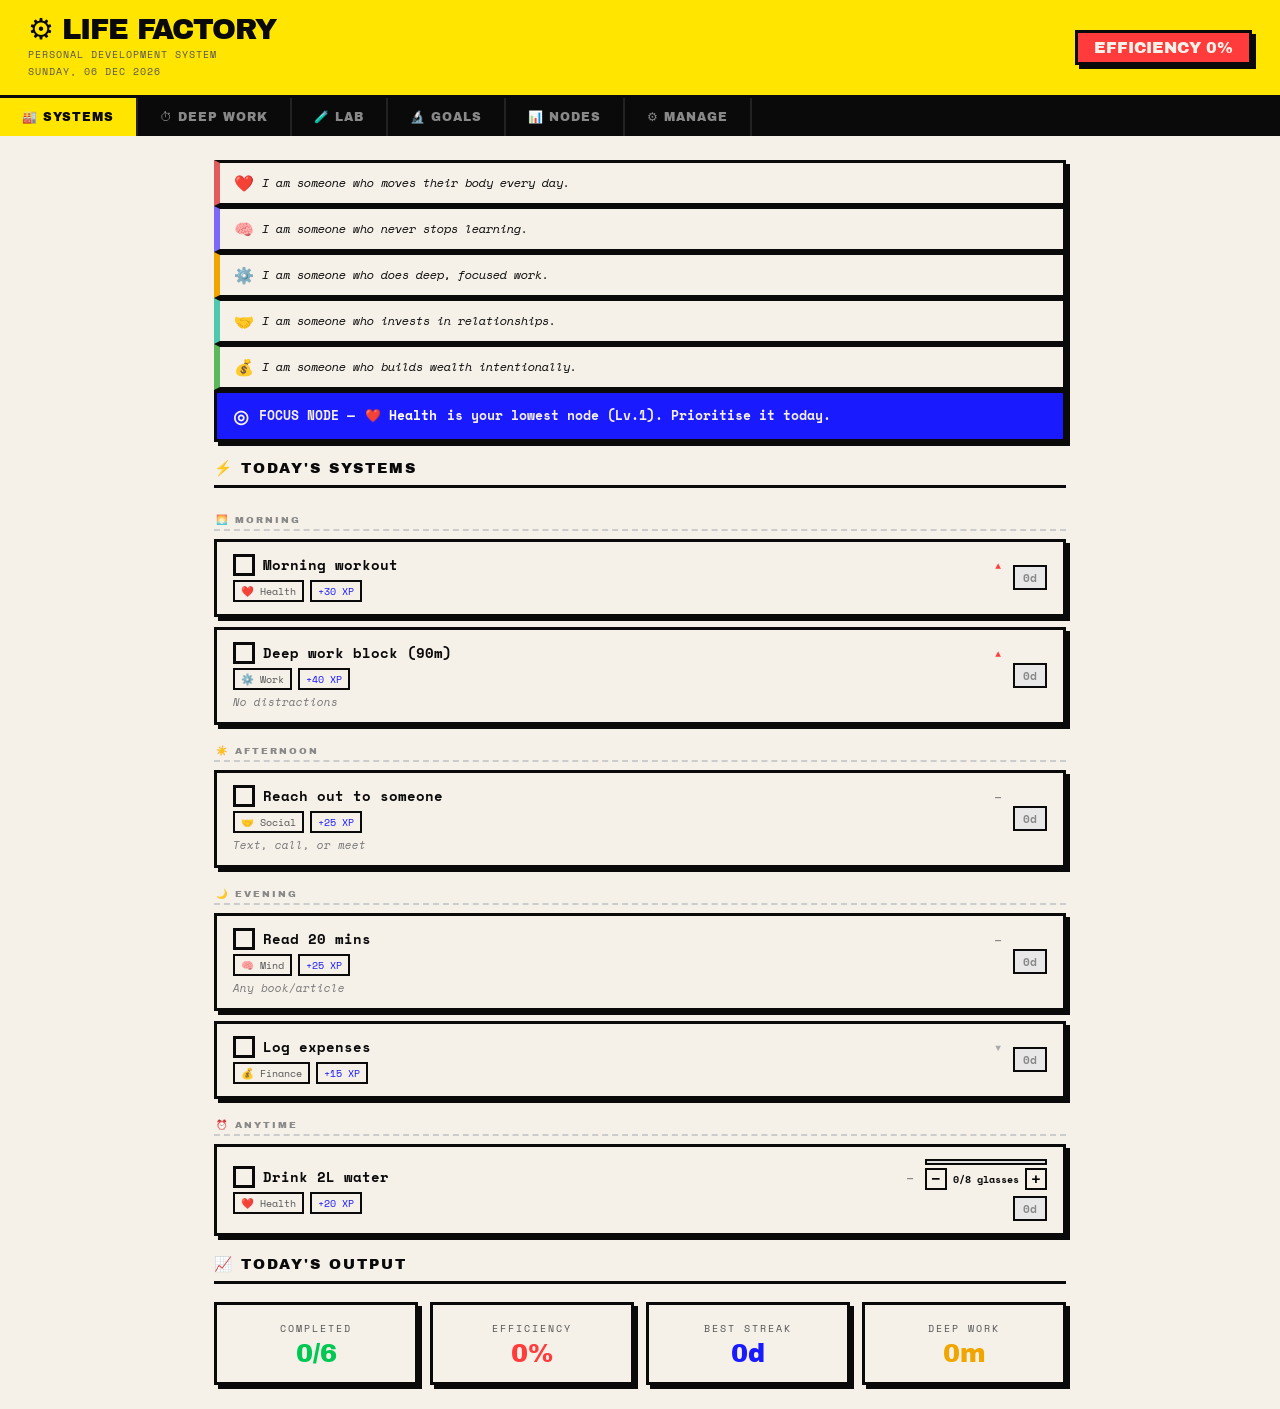
==== commit 6d0e3d44: "deploy: v2" ====
--- a/index.html
+++ b/index.html
@@ -1,2145 +1,340 @@
-<!doctype html>
+<!DOCTYPE html>
 <html lang="en">
-    <!--
-  ============================================================
-  LIFE FACTORY
-  A neo-brutalist productivity tracker inspired by factory
-  management games. Track habits, goals, and life nodes.
-  ============================================================
-  Structure:
-    1. <head>   — meta, fonts, CSS variables, component styles
-    2. <body>   — header, tabs, four panels, toast
-    3. <script> — all application logic (see script comments)
-  ============================================================
--->
-
-    <head>
-        <meta charset="UTF-8" />
-        <meta name="viewport" content="width=device-width, initial-scale=1.0" />
-        <title>⚙ LIFE FACTORY</title>
-
-        <!-- Fonts: Archivo Black (headings) + Space Mono (body/mono) -->
-        <link
-            href="https://fonts.googleapis.com/css2?family=Space+Mono:wght@400;700&family=Archivo+Black&display=swap"
-            rel="stylesheet"
-        />
-
-        <style>
-            /* ==========================================================================
-       DESIGN TOKENS
-       Neo-brutalist palette: cream background, hard black borders,
-       flat accent colors, no border-radius, no gradients, no blur.
-    ========================================================================== */
-            :root {
-                --black: #0a0a0a;
-                --white: #f5f0e8;
-                --yellow: #ffe500;
-                --red: #ff3b3b;
-                --blue: #1a1aff;
-                --green: #00c853;
-                --pink: #ff2d78;
-                --shadow: 4px 4px 0 var(--black);
-                --shadow-lg: 6px 6px 0 var(--black);
-            }
-
-            /* ==========================================================================
-       RESET & BASE
-    ========================================================================== */
-            * {
-                box-sizing: border-box;
-                margin: 0;
-                padding: 0;
-            }
-
-            body {
-                background: var(--white);
-                color: var(--black);
-                font-family: "Space Mono", monospace;
-                min-height: 100vh;
-                /* Crosshair cursor reinforces the brutalist, utilitarian aesthetic */
-                cursor:
-                    url("data:image/svg+xml,%3Csvg xmlns='http://www.w3.org/2000/svg' width='20' height='20'%3E%3Ccircle cx='10' cy='10' r='4' fill='%230a0a0a'/%3E%3C/svg%3E")
-                        10 10,
-                    crosshair;
-            }
-
-            ::-webkit-scrollbar {
-                width: 8px;
-            }
-            ::-webkit-scrollbar-track {
-                background: var(--white);
-                border-left: 2px solid var(--black);
-            }
-            ::-webkit-scrollbar-thumb {
-                background: var(--black);
-            }
-
-            /* ==========================================================================
-       HEADER
-       Sticky yellow bar with the app title and live efficiency badge.
-    ========================================================================== */
-            .hdr {
-                background: var(--yellow);
-                border-bottom: 3px solid var(--black);
-                padding: 16px 28px;
-                display: flex;
-                align-items: center;
-                gap: 16px;
-                position: sticky;
-                top: 0;
-                z-index: 100;
-            }
-
-            .hdr-title {
-                font-family: "Archivo Black", sans-serif;
-                font-size: 1.8rem;
-                color: var(--black);
-                letter-spacing: -1px;
-                text-transform: uppercase;
-                line-height: 1;
-            }
-
-            .hdr-sub {
-                font-size: 0.62rem;
-                color: #555;
-                letter-spacing: 1px;
-                text-transform: uppercase;
-                margin-top: 2px;
-            }
-
-            /* Dynamically colored via JS based on efficiency score */
-            .eff-badge {
-                margin-left: auto;
-                font-family: "Archivo Black", sans-serif;
-                font-size: 1rem;
-                padding: 6px 16px;
-                border: 3px solid var(--black);
-                box-shadow: var(--shadow);
-                background: var(--white);
-                white-space: nowrap;
-                text-transform: uppercase;
-            }
-
-            /* ==========================================================================
-       TABS
-       Black tab bar; active tab flips to yellow.
-    ========================================================================== */
-            .tabs {
-                display: flex;
-                background: var(--black);
-                overflow-x: auto;
-            }
-
-            .tab {
-                padding: 12px 22px;
-                font-family: "Archivo Black", sans-serif;
-                font-size: 0.75rem;
-                letter-spacing: 1px;
-                text-transform: uppercase;
-                cursor: pointer;
-                border: none;
-                background: none;
-                color: #888;
-                border-right: 2px solid #222;
-                transition:
-                    background 0.1s,
-                    color 0.1s;
-                white-space: nowrap;
-                outline: none;
-            }
-
-            .tab:hover {
-                background: #1a1a1a;
-                color: var(--white);
-            }
-            .tab.active {
-                background: var(--yellow);
-                color: var(--black);
-            }
-
-            /* ==========================================================================
-       PANELS
-       Only the active panel is shown; each is max-width constrained.
-    ========================================================================== */
-            .panel {
-                display: none;
-                padding: 24px;
-                max-width: 900px;
-                margin: 0 auto;
-            }
-            .panel.active {
-                display: block;
-            }
-
-            /* ==========================================================================
-       SECTION TITLES
-       Bold uppercase heading with a thick bottom border.
-    ========================================================================== */
-            .sec {
-                font-family: "Archivo Black", sans-serif;
-                font-size: 0.9rem;
-                letter-spacing: 2px;
-                text-transform: uppercase;
-                margin-bottom: 16px;
-                padding-bottom: 8px;
-                border-bottom: 3px solid var(--black);
-                display: flex;
-                align-items: center;
-                gap: 8px;
-            }
-
-            /* ==========================================================================
-       BOTTLENECK ALERT
-       Red banner shown on Factory Floor when a node is lagging behind.
-    ========================================================================== */
-            .bn {
-                background: var(--red);
-                border: 3px solid var(--black);
-                box-shadow: var(--shadow);
-                padding: 12px 16px;
-                margin-bottom: 18px;
-                display: flex;
-                align-items: center;
-                gap: 10px;
-                font-size: 0.82rem;
-                font-weight: 700;
-                color: var(--white);
-            }
-
-            @keyframes pulse {
-                0%,
-                100% {
-                    opacity: 1;
-                }
-                50% {
-                    opacity: 0.6;
-                }
-            }
-            .pulse {
-                animation: pulse 1.5s ease-in-out infinite;
-                font-size: 1.1rem;
-            }
-
-            /* ==========================================================================
-       HABIT CARDS
-       Clickable cards that toggle daily completion.
-       Hard shadow lifts on hover; presses in on active.
-    ========================================================================== */
-            .habit {
-                background: var(--white);
-                border: 3px solid var(--black);
-                box-shadow: var(--shadow);
-                padding: 12px 16px;
-                display: flex;
-                align-items: center;
-                gap: 12px;
-                cursor: pointer;
-                user-select: none;
-                margin-bottom: 10px;
-                transition:
-                    transform 0.1s,
-                    box-shadow 0.1s;
-            }
-
-            .habit:hover {
-                transform: translate(-2px, -2px);
-                box-shadow: var(--shadow-lg);
-            }
-            .habit:active {
-                transform: translate(2px, 2px);
-                box-shadow: none;
-            }
-
-            .habit.done {
-                background: #e8e8e8;
-            }
-            .habit.done .hname {
-                text-decoration: line-through;
-                color: #888;
-            }
-
-            .hcheck {
-                width: 22px;
-                height: 22px;
-                border: 3px solid var(--black);
-                flex-shrink: 0;
-                display: flex;
-                align-items: center;
-                justify-content: center;
-                font-size: 0.8rem;
-                font-weight: 700;
-                background: var(--white);
-                transition: background 0.1s;
-            }
-
-            .habit.done .hcheck {
-                background: var(--black);
-                color: var(--yellow);
-            }
-
-            .hname {
-                font-size: 0.9rem;
-                flex: 1;
-                font-weight: 700;
-            }
-
-            .htag {
-                font-size: 0.65rem;
-                color: #555;
-                white-space: nowrap;
-                border: 2px solid var(--black);
-                padding: 1px 6px;
-                background: var(--white);
-            }
-
-            .hstreak {
-                font-size: 0.7rem;
-                font-weight: 700;
-                padding: 2px 8px;
-                border: 2px solid var(--black);
-                background: var(--yellow);
-            }
-
-            /* Zero-streak variant: muted grey */
-            .hstreak.z {
-                background: #e8e8e8;
-                color: #888;
-            }
-
-            /* ==========================================================================
-       SUMMARY STAT CARDS (Factory Floor)
-    ========================================================================== */
-            .sum-grid {
-                display: grid;
-                grid-template-columns: repeat(3, 1fr);
-                gap: 12px;
-                margin-top: 18px;
-            }
-
-            .sum-card {
-                background: var(--white);
-                border: 3px solid var(--black);
-                box-shadow: var(--shadow);
-                padding: 16px;
-                text-align: center;
-            }
-
-            .sum-lbl {
-                font-size: 0.6rem;
-                color: #555;
-                letter-spacing: 2px;
-                text-transform: uppercase;
-                margin-bottom: 6px;
-            }
-
-            .sum-val {
-                font-family: "Archivo Black", sans-serif;
-                font-size: 1.6rem;
-                line-height: 1;
-            }
-
-            /* ==========================================================================
-       GOAL CARDS (Tech Tree)
-       Left-border color is driven by --c (the node color) set inline.
-    ========================================================================== */
-            .goal {
-                background: var(--white);
-                border: 3px solid var(--black);
-                box-shadow: var(--shadow-lg);
-                overflow: hidden;
-                margin-bottom: 16px;
-            }
-
-            .goal-head {
-                padding: 16px;
-                border-left: 8px solid var(--c, var(--black));
-            }
-
-            .goal-title {
-                font-family: "Archivo Black", sans-serif;
-                font-size: 1rem;
-                margin-bottom: 4px;
-            }
-
-            .goal-meta {
-                font-size: 0.65rem;
-                color: #555;
-                text-transform: uppercase;
-                letter-spacing: 1px;
-            }
-
-            .goal-unlocks {
-                color: var(--blue);
-                font-size: 0.72rem;
-                margin-top: 4px;
-                font-weight: 700;
-            }
-
-            /* XP / milestone progress bars */
-            .pbar {
-                height: 8px;
-                background: #e0e0e0;
-                border: 2px solid var(--black);
-                margin-top: 8px;
-            }
-            .pfill {
-                height: 100%;
-                transition: width 0.4s;
-            }
-
-            .goal-btns {
-                display: flex;
-                gap: 8px;
-                align-items: center;
-                margin-top: 12px;
-                flex-wrap: wrap;
-            }
-
-            /* ==========================================================================
-       BUTTONS
-       Hard shadow, physical press animation, no border-radius.
-    ========================================================================== */
-            .btn {
-                padding: 6px 14px;
-                font-family: "Archivo Black", sans-serif;
-                font-size: 0.72rem;
-                letter-spacing: 1px;
-                text-transform: uppercase;
-                cursor: pointer;
-                border: 3px solid var(--black);
-                box-shadow: var(--shadow);
-                transition:
-                    transform 0.1s,
-                    box-shadow 0.1s;
-                outline: none;
-                background: var(--white);
-            }
-
-            .btn:hover {
-                transform: translate(-2px, -2px);
-                box-shadow: var(--shadow-lg);
-            }
-            .btn:active {
-                transform: translate(2px, 2px);
-                box-shadow: none;
-            }
-
-            .btn-amber {
-                background: var(--yellow);
-                color: var(--black);
-            }
-            .btn-green {
-                background: var(--green);
-                color: var(--black);
-                cursor: default;
-            }
-            .btn-green:hover {
-                transform: none;
-                box-shadow: var(--shadow);
-            }
-            .btn-ghost {
-                background: var(--white);
-                color: var(--black);
-            }
-
-            /* ==========================================================================
-       SUBTASK LIST (inside goal cards)
-    ========================================================================== */
-            .subs {
-                border-top: 3px solid var(--black);
-                background: #f0ebe0;
-                padding: 10px 0 12px;
-            }
-
-            .st {
-                display: flex;
-                align-items: center;
-                gap: 10px;
-                padding: 8px 16px 8px 32px;
-                cursor: pointer;
-                user-select: none;
-                transition: background 0.1s;
-                border-bottom: 1px dashed #ccc;
-            }
-
-            .st:last-of-type {
-                border-bottom: none;
-            }
-            .st:hover {
-                background: #e8e3d8;
-            }
-            .st.done {
-                background: #e0ddd5;
-            }
-            .st.done .st-lbl {
-                text-decoration: line-through;
-                color: #888;
-            }
-
-            .st-check {
-                width: 16px;
-                height: 16px;
-                flex-shrink: 0;
-                border: 2.5px solid var(--black);
-                display: flex;
-                align-items: center;
-                justify-content: center;
-                font-size: 0.65rem;
-                font-weight: 900;
-                background: var(--white);
-                transition: background 0.1s;
-            }
-
-            .st.done .st-check {
-                background: var(--black);
-                color: var(--yellow);
-            }
-
-            .st-lbl {
-                font-size: 0.84rem;
-                flex: 1;
-            }
-
-            .st-del {
-                background: none;
-                border: 2px solid transparent;
-                color: #aaa;
-                cursor: pointer;
-                font-size: 0.8rem;
-                padding: 2px 6px;
-                transition: all 0.1s;
-                font-weight: 700;
-            }
-
-            .st-del:hover {
-                border-color: var(--red);
-                color: var(--red);
-            }
-
-            /* Inline "add milestone" row */
-            .st-add {
-                display: flex;
-                gap: 8px;
-                align-items: center;
-                padding: 10px 16px 4px 32px;
-            }
-
-            .st-input {
-                flex: 1;
-                background: var(--white);
-                border: 3px solid var(--black);
-                padding: 6px 10px;
-                font-family: "Space Mono", monospace;
-                font-size: 0.82rem;
-                outline: none;
-            }
-
-            .st-input:focus {
-                outline: 3px solid var(--blue);
-                outline-offset: -3px;
-            }
-
-            /* ==========================================================================
-       RESOURCE NODE CARDS
-       Top border color driven by --c (node color) set inline.
-    ========================================================================== */
-            .node-grid {
-                display: grid;
-                grid-template-columns: repeat(auto-fill, minmax(175px, 1fr));
-                gap: 14px;
-            }
-
-            .node-card {
-                background: var(--white);
-                border: 3px solid var(--black);
-                box-shadow: var(--shadow);
-                padding: 16px;
-                position: relative;
-                border-top: 8px solid var(--c);
-            }
-
-            .node-lbl {
-                font-size: 0.6rem;
-                color: #555;
-                letter-spacing: 2px;
-                text-transform: uppercase;
-                margin-bottom: 4px;
-            }
-
-            .node-level {
-                font-family: "Archivo Black", sans-serif;
-                font-size: 1.5rem;
-                color: var(--black);
-            }
-
-            /* XP progress bar */
-            .xp-bg {
-                height: 8px;
-                background: #e0e0e0;
-                border: 2px solid var(--black);
-                margin-top: 8px;
-            }
-            .xp-fill {
-                height: 100%;
-                background: var(--c);
-                transition: width 0.5s;
-            }
-            .xp-txt {
-                font-size: 0.62rem;
-                color: #555;
-                margin-top: 4px;
-            }
-
-            /* ==========================================================================
-       HEATMAP (Nodes panel)
-       28-cell grid showing the last 4 weeks of habit completion density.
-    ========================================================================== */
-            .heatmap {
-                display: grid;
-                grid-template-columns: repeat(28, 1fr);
-                gap: 3px;
-                margin-top: 8px;
-            }
-            .hm-cell {
-                height: 20px;
-                border: 1.5px solid var(--black);
-            }
-
-            /* ==========================================================================
-       MANAGE PANEL — FORM INPUTS
-    ========================================================================== */
-            .form-row {
-                display: flex;
-                gap: 10px;
-                flex-wrap: wrap;
-                align-items: flex-end;
-                margin-bottom: 8px;
-            }
-
-            .inp {
-                background: var(--white);
-                border: 3px solid var(--black);
-                padding: 8px 12px;
-                font-family: "Space Mono", monospace;
-                font-size: 0.85rem;
-                color: var(--black);
-                outline: none;
-            }
-
-            .inp:focus {
-                outline: 3px solid var(--blue);
-                outline-offset: -3px;
-            }
-
-            .inp-label {
-                font-family: "Archivo Black", sans-serif;
-                font-size: 0.65rem;
-                letter-spacing: 1px;
-                text-transform: uppercase;
-                display: block;
-                margin-bottom: 4px;
-            }
-
-            /* Habit/node rows in the manage list */
-            .manage-row {
-                display: flex;
-                align-items: center;
-                gap: 10px;
-                padding: 10px 16px;
-                background: var(--white);
-                border: 3px solid var(--black);
-                border-left: 8px solid var(--c, var(--black));
-                box-shadow: var(--shadow);
-                margin-bottom: 8px;
-            }
-
-            select.inp option {
-                background: var(--white);
-                color: var(--black);
-            }
-
-            /* ==========================================================================
-       XP FLOAT ANIMATION
-       Spawned at click position when XP is awarded.
-    ========================================================================== */
-            @keyframes xpfloat {
-                0% {
-                    opacity: 1;
-                    transform: translateY(0) scale(1.2);
-                }
-                100% {
-                    opacity: 0;
-                    transform: translateY(-55px) scale(0.9);
-                }
-            }
-
-            .xp-float {
-                position: fixed;
-                pointer-events: none;
-                z-index: 9998;
-                font-family: "Archivo Black", sans-serif;
-                font-size: 0.9rem;
-                color: var(--black);
-                background: var(--yellow);
-                border: 3px solid var(--black);
-                padding: 3px 10px;
-                animation: xpfloat 1s ease-out forwards;
-            }
-
-            /* ==========================================================================
-       TOAST NOTIFICATION
-       Appears bottom-right; color is set dynamically via JS.
-    ========================================================================== */
-            .toast {
-                position: fixed;
-                bottom: 24px;
-                right: 24px;
-                background: var(--black);
-                border: 3px solid var(--yellow);
-                box-shadow: var(--shadow-lg);
-                padding: 10px 18px;
-                font-family: "Archivo Black", sans-serif;
-                font-size: 0.8rem;
-                color: var(--yellow);
-                z-index: 9997;
-                opacity: 0;
-                transition: opacity 0.25s;
-                pointer-events: none;
-                text-transform: uppercase;
-                letter-spacing: 1px;
-            }
-
-            .toast.show {
-                opacity: 1;
-            }
-        </style>
-    </head>
-
-    <body>
-        <!-- ======================================================================
-       HEADER
-       Sticky bar: app title, date, live efficiency badge.
-  ====================================================================== -->
-        <header class="hdr">
-            <div>
-                <div class="hdr-title">⚙ LIFE FACTORY</div>
-                <div class="hdr-sub">personal production system</div>
-                <div class="hdr-sub" id="hdr-date"></div>
-            </div>
-            <div class="eff-badge" id="eff-badge">EFFICIENCY 0%</div>
-        </header>
-
-        <!-- ======================================================================
-       TAB BAR
-       Switches between the four main panels.
-  ====================================================================== -->
-        <nav class="tabs" role="tablist">
-            <button
-                class="tab active"
-                role="tab"
-                onclick="switchTab('factory')"
-            >
-                🏭 Factory Floor
-            </button>
-            <button class="tab" role="tab" onclick="switchTab('tech')">
-                🔬 Tech Tree
-            </button>
-            <button class="tab" role="tab" onclick="switchTab('nodes')">
-                📊 Nodes
-            </button>
-            <button class="tab" role="tab" onclick="switchTab('manage')">
-                ⚙ Manage
-            </button>
-        </nav>
-
-        <!-- ======================================================================
-       PANEL 1 — FACTORY FLOOR
-       Daily habit checklist, bottleneck alert, and today's summary stats.
-  ====================================================================== -->
-        <main class="panel active" id="panel-factory" role="tabpanel">
-            <!-- Bottleneck alert (rendered by JS) -->
-            <div id="bn-alert"></div>
-
-            <div class="sec">⚡ Production Lines — Today's Habits</div>
-            <!-- Habit cards (rendered by JS) -->
-            <div id="habit-list"></div>
-
-            <div class="sec" style="margin-top: 20px">📈 Today's Output</div>
-            <!-- Summary stat cards (rendered by JS) -->
-            <div class="sum-grid" id="summary"></div>
-        </main>
-
-        <!-- ======================================================================
-       PANEL 2 — TECH TREE
-       Goal cards with XP gates, milestone sub-lists, and inline editing.
-  ====================================================================== -->
-        <section class="panel" id="panel-tech" role="tabpanel">
-            <div class="sec">🔬 Tech Tree — Life Goals</div>
-            <p
-                style="
-                    font-family: &quot;Space Mono&quot;, monospace;
-                    font-size: 0.73rem;
-                    color: #555;
-                    margin-bottom: 16px;
-                "
-            >
-                Break goals into milestones. Complete milestones to earn XP and
-                unlock goals.
-            </p>
-            <!-- Goal cards (rendered by JS) -->
-            <div id="goal-list"></div>
-        </section>
-
-        <!-- ======================================================================
-       PANEL 3 — RESOURCE NODES
-       Node level cards and 4-week completion heatmap.
-  ====================================================================== -->
-        <section class="panel" id="panel-nodes" role="tabpanel">
-            <div class="sec">📊 Resource Nodes</div>
-            <!-- Node cards (rendered by JS) -->
-            <div class="node-grid" id="node-grid"></div>
-
-            <div class="sec" style="margin-top: 22px">
-                📅 Heatmap — Last 4 Weeks
-            </div>
-            <!-- Heatmap grid (rendered by JS) -->
-            <div class="heatmap" id="heatmap"></div>
-            <p
-                style="
-                    font-family: &quot;Space Mono&quot;, monospace;
-                    font-size: 0.62rem;
-                    color: #555;
-                    margin-top: 5px;
-                "
-            >
-                ← 4 weeks ago &nbsp;·&nbsp; today →
-            </p>
-        </section>
-
-        <!-- ======================================================================
-       PANEL 4 — MANAGE
-       Add/remove habits, goals, and custom nodes.
-  ====================================================================== -->
-        <section class="panel" id="panel-manage" role="tabpanel">
-            <!-- ADD HABIT --------------------------------------------------------- -->
-            <div class="sec">➕ Add Habit</div>
-            <div class="form-row">
-                <div>
-                    <label class="inp-label" for="h-name">Habit Name</label>
-                    <input
-                        class="inp"
-                        id="h-name"
-                        placeholder="e.g. Morning workout"
-                        style="width: 220px"
-                    />
-                </div>
-                <div>
-                    <label class="inp-label" for="h-node">Node</label>
-                    <select class="inp" id="h-node">
-                        <option value="health">❤️ Health</option>
-                        <option value="mind">🧠 Mind</option>
-                        <option value="work">⚙️ Work</option>
-                        <option value="social">🤝 Social</option>
-                        <option value="finance">💰 Finance</option>
-                    </select>
-                </div>
-                <div style="display: flex; align-items: flex-end">
-                    <button class="btn btn-amber" onclick="addHabit()">
-                        + ADD
-                    </button>
-                </div>
-            </div>
-
-            <!-- MANAGE HABITS ----------------------------------------------------- -->
-            <div class="sec" style="margin-top: 20px">🗑 Manage Habits</div>
-            <!-- Habit rows (rendered by JS) -->
-            <div id="manage-habits"></div>
-
-            <!-- ADD GOAL ---------------------------------------------------------- -->
-            <div class="sec" style="margin-top: 20px">➕ Add Goal</div>
-            <div class="form-row">
-                <div>
-                    <label class="inp-label" for="g-label">Goal Label</label>
-                    <input
-                        class="inp"
-                        id="g-label"
-                        placeholder="e.g. Read 5 books"
-                        style="width: 220px"
-                    />
-                </div>
-                <div>
-                    <label class="inp-label" for="g-node">Node</label>
-                    <select class="inp" id="g-node">
-                        <option value="health">❤️ Health</option>
-                        <option value="mind">🧠 Mind</option>
-                        <option value="work" selected>⚙️ Work</option>
-                        <option value="social">🤝 Social</option>
-                        <option value="finance">💰 Finance</option>
-                    </select>
-                </div>
-                <div>
-                    <label class="inp-label" for="g-xp">XP Cost</label>
-                    <input
-                        class="inp"
-                        id="g-xp"
-                        type="number"
-                        value="200"
-                        min="50"
-                        max="5000"
-                        style="width: 100px"
-                    />
-                </div>
-                <div>
-                    <label class="inp-label" for="g-unlocks"
-                        >Unlocks (optional)</label
-                    >
-                    <input
-                        class="inp"
-                        id="g-unlocks"
-                        placeholder="Next goal..."
-                        style="width: 200px"
-                    />
-                </div>
-                <div style="display: flex; align-items: flex-end">
-                    <button class="btn btn-amber" onclick="addGoal()">
-                        + ADD
-                    </button>
-                </div>
-            </div>
-
-            <!-- ADD CUSTOM NODE --------------------------------------------------- -->
-            <div class="sec" style="margin-top: 28px">🧩 Add Custom Node</div>
-            <div class="form-row">
-                <div>
-                    <label class="inp-label" for="n-label">Node Name</label>
-                    <input
-                        class="inp"
-                        id="n-label"
-                        placeholder="e.g. Creativity"
-                        style="width: 180px"
-                    />
-                </div>
-                <div>
-                    <label class="inp-label" for="n-icon">Icon (emoji)</label>
-                    <input
-                        class="inp"
-                        id="n-icon"
-                        placeholder="🎨"
-                        style="
-                            width: 70px;
-                            text-align: center;
-                            font-size: 1.2rem;
-                        "
-                        maxlength="2"
-                    />
-                </div>
-                <div>
-                    <label class="inp-label" for="n-color">Color</label>
-                    <input
-                        class="inp"
-                        id="n-color"
-                        type="color"
-                        value="#ff2d78"
-                        style="
-                            width: 60px;
-                            height: 42px;
-                            padding: 2px;
-                            cursor: pointer;
-                        "
-                    />
-                </div>
-                <div style="display: flex; align-items: flex-end">
-                    <button class="btn btn-amber" onclick="addNode()">
-                        + ADD NODE
-                    </button>
-                </div>
-            </div>
-
-            <!-- MANAGE NODES ------------------------------------------------------ -->
-            <div class="sec" style="margin-top: 20px">🧩 Manage Nodes</div>
-            <!-- Node rows (rendered by JS) -->
-            <div id="manage-nodes"></div>
-        </section>
-
-        <!-- ======================================================================
-       TOAST NOTIFICATION (singleton, shown/hidden via JS)
-  ====================================================================== -->
-        <div class="toast" id="toast" role="status" aria-live="polite"></div>
-
-        <script>
-            // =============================================================================
-            // LIFE FACTORY — Main Application Script
-            // =============================================================================
-            // Sections:
-            //   1. Constants & Configuration
-            //   2. Application State
-            //   3. XP & Level Utilities
-            //   4. Date & Streak Utilities
-            //   5. Stats Utilities
-            //   6. UI Utilities (toast, xpFloat, tabs)
-            //   7. Render: Header
-            //   8. Render: Factory Floor (habits + summary)
-            //   9. Render: Tech Tree (goals + subtasks)
-            //  10. Render: Resource Nodes + Heatmap
-            //  11. Render: Manage Panel
-            //  12. Actions: Habits
-            //  13. Actions: Goals
-            //  14. Actions: Subtasks
-            //  15. Actions: Nodes
-            //  16. Initialisation
-            // =============================================================================
-
-            // ─────────────────────────────────────────────────────────────────────────────
-            // 1. CONSTANTS & CONFIGURATION
-            // ─────────────────────────────────────────────────────────────────────────────
-
-            /** XP awarded per habit completion */
-            const HABIT_XP = 25;
-
-            /** XP awarded per subtask/milestone completion */
-            const TASK_XP = 15;
-
-            /** XP required to advance one level (multiplied by current level) */
-            const XP_PER_LEVEL = 100;
-
-            /** Node keys that ship with the app and cannot be deleted */
-            const BUILT_IN_NODES = [
-                "health",
-                "mind",
-                "work",
-                "social",
-                "finance",
-            ];
-
-            // ─────────────────────────────────────────────────────────────────────────────
-            // 2. APPLICATION STATE
-            // ─────────────────────────────────────────────────────────────────────────────
-
-            /**
-             * @typedef {Object} Node
-             * @property {string} label   - Display name (e.g. "Health")
-             * @property {string} icon    - Emoji icon (e.g. "❤️")
-             * @property {string} color   - CSS hex color
-             * @property {number} xp      - Accumulated XP
-             * @property {number} level   - Current level (derived from xp)
-             */
-
-            /**
-             * @typedef {Object} Habit
-             * @property {number} id    - Unique identifier
-             * @property {string} name  - Habit description
-             * @property {string} node  - Key of the associated Node
-             */
-
-            /**
-             * @typedef {Object} Subtask
-             * @property {number}  id    - Unique identifier
-             * @property {string}  label - Milestone description
-             * @property {boolean} done  - Whether this milestone is completed
-             */
-
-            /**
-             * @typedef {Object} Goal
-             * @property {number}    id        - Unique identifier
-             * @property {string}    label     - Goal description
-             * @property {string}    node      - Key of the associated Node
-             * @property {number}    xp_cost   - XP required on the node to unlock this goal
-             * @property {string|null} unlocks - Text describing what this goal leads to
-             * @property {boolean}   completed - Whether this goal has been researched
-             * @property {Subtask[]} subtasks  - List of milestones for this goal
-             */
-
-            /**
-             * @typedef {Object} AppState
-             * @property {Object.<string, Node>} nodes       - Map of node key → Node
-             * @property {Habit[]}               habits      - List of daily habits
-             * @property {Goal[]}                goals       - List of tech-tree goals
-             * @property {Object.<string, number[]>} completions - Map of date string → completed habit IDs
-             * @property {number} nextHabitId  - Auto-increment counter for habit IDs
-             * @property {number} nextGoalId   - Auto-increment counter for goal IDs
-             * @property {number} nextTaskId   - Auto-increment counter for subtask IDs
-             */
-
-            /** @type {AppState} */
-            const state = {
-                nodes: {
-                    health: {
-                        label: "Health",
-                        icon: "❤️",
-                        color: "#e05c5c",
-                        xp: 0,
-                        level: 1,
-                    },
-                    mind: {
-                        label: "Mind",
-                        icon: "🧠",
-                        color: "#7c6af7",
-                        xp: 0,
-                        level: 1,
-                    },
-                    work: {
-                        label: "Work",
-                        icon: "⚙️",
-                        color: "#f0a500",
-                        xp: 0,
-                        level: 1,
-                    },
-                    social: {
-                        label: "Social",
-                        icon: "🤝",
-                        color: "#4ec9b0",
-                        xp: 0,
-                        level: 1,
-                    },
-                    finance: {
-                        label: "Finance",
-                        icon: "💰",
-                        color: "#5cb85c",
-                        xp: 0,
-                        level: 1,
-                    },
-                },
-                habits: [
-                    { id: 1, name: "Morning workout", node: "health" },
-                    { id: 2, name: "Read 20 mins", node: "mind" },
-                    { id: 3, name: "Deep work block (90m)", node: "work" },
-                    { id: 4, name: "Drink 2L water", node: "health" },
-                    { id: 5, name: "Reach out to someone", node: "social" },
-                    { id: 6, name: "Log expenses", node: "finance" },
-                ],
-                goals: [
-                    {
-                        id: 1,
-                        label: "Complete 7-day streak",
-                        node: "health",
-                        xp_cost: 200,
-                        unlocks: "Run a 5K",
-                        completed: false,
-                        subtasks: [
-                            {
-                                id: 1,
-                                label: "Track workout 3 days straight",
-                                done: false,
-                            },
-                            {
-                                id: 2,
-                                label: "Establish a morning routine",
-                                done: false,
-                            },
-                            {
-                                id: 3,
-                                label: "Hit the full 7-day streak",
-                                done: false,
-                            },
-                        ],
-                    },
-                    {
-                        id: 2,
-                        label: "Read 5 books",
-                        node: "mind",
-                        xp_cost: 300,
-                        unlocks: "Start a writing habit",
-                        completed: false,
-                        subtasks: [
-                            { id: 4, label: "Finish first book", done: false },
-                            {
-                                id: 5,
-                                label: "Summarise learnings",
-                                done: false,
-                            },
-                            { id: 6, label: "Read 3 more books", done: false },
-                        ],
-                    },
-                    {
-                        id: 3,
-                        label: "30 deep work sessions",
-                        node: "work",
-                        xp_cost: 500,
-                        unlocks: "Launch a side project",
-                        completed: false,
-                        subtasks: [
-                            {
-                                id: 7,
-                                label: "Define deep work schedule",
-                                done: false,
-                            },
-                            {
-                                id: 8,
-                                label: "Complete 10 sessions",
-                                done: false,
-                            },
-                            {
-                                id: 9,
-                                label: "Complete 20 sessions",
-                                done: false,
-                            },
-                            {
-                                id: 10,
-                                label: "Hit 30 — reflect & refine",
-                                done: false,
-                            },
-                        ],
-                    },
-                    {
-                        id: 4,
-                        label: "Save 1 month expenses",
-                        node: "finance",
-                        xp_cost: 400,
-                        unlocks: "Invest surplus",
-                        completed: false,
-                        subtasks: [
-                            {
-                                id: 11,
-                                label: "Audit monthly spending",
-                                done: false,
-                            },
-                            {
-                                id: 12,
-                                label: "Identify 3 areas to cut",
-                                done: false,
-                            },
-                            {
-                                id: 13,
-                                label: "Build 2-week savings buffer",
-                                done: false,
-                            },
-                            {
-                                id: 14,
-                                label: "Reach full 1-month goal",
-                                done: false,
-                            },
-                        ],
-                    },
-                ],
-                completions: {},
-                nextHabitId: 7,
-                nextGoalId: 5,
-                nextTaskId: 15,
-            };
-
-            /** Set of goal IDs whose subtask list is currently expanded */
-            const expandedGoals = new Set();
-
-            /** ID of the goal currently in edit mode, or null */
-            let editingGoal = null;
-
-            /** ID of the goal pending delete confirmation, or null */
-            let deleteGoalPending = null;
-
-            // ─────────────────────────────────────────────────────────────────────────────
-            // 3. XP & LEVEL UTILITIES
-            // ─────────────────────────────────────────────────────────────────────────────
-
-            /**
-             * Returns the XP required to complete a given level.
-             * @param {number} level
-             * @returns {number}
-             */
-            function xpForLevel(level) {
-                return XP_PER_LEVEL * level;
-            }
-
-            /**
-             * Derives the current level from a raw XP total.
-             * @param {number} xp
-             * @returns {number}
-             */
-            function levelFromXp(xp) {
-                let lv = 1,
-                    acc = 0;
-                while (true) {
-                    const needed = xpForLevel(lv);
-                    if (xp < acc + needed) return lv;
-                    acc += needed;
-                    lv++;
-                }
-            }
-
-            /**
-             * Returns XP accumulated within the current level (i.e. progress toward next level).
-             * @param {number} xp   - Total XP
-             * @param {number} level - Current level
-             * @returns {number}
-             */
-            function xpInLevel(xp, level) {
-                let spent = 0;
-                for (let l = 1; l < level; l++) spent += xpForLevel(l);
-                return xp - spent;
-            }
-
-            /**
-             * Adds XP to a node and recalculates its level.
-             * @param {string} nodeKey - Key of the node to award XP to
-             * @param {number} amount  - Amount of XP to add
-             */
-            function addXp(nodeKey, amount) {
-                state.nodes[nodeKey].xp += amount;
-                state.nodes[nodeKey].level = levelFromXp(
-                    state.nodes[nodeKey].xp,
-                );
-            }
-
-            // ─────────────────────────────────────────────────────────────────────────────
-            // 4. DATE & STREAK UTILITIES
-            // ─────────────────────────────────────────────────────────────────────────────
-
-            /**
-             * Returns today's date as an ISO string (YYYY-MM-DD).
-             * @returns {string}
-             */
-            function todayStr() {
-                return new Date().toISOString().slice(0, 10);
-            }
-
-            /**
-             * Calculates the current consecutive-day streak for a habit.
-             * Counts backwards from today, stopping at the first day the habit was not completed.
-             * @param {number} habitId
-             * @returns {number}
-             */
-            function streak(habitId) {
-                let n = 0;
-                const d = new Date();
-                while (true) {
-                    const k = d.toISOString().slice(0, 10);
-                    if (
-                        state.completions[k] &&
-                        state.completions[k].includes(habitId)
-                    ) {
-                        n++;
-                        d.setDate(d.getDate() - 1);
-                    } else {
-                        break;
-                    }
-                }
-                return n;
-            }
-
-            // ─────────────────────────────────────────────────────────────────────────────
-            // 5. STATS UTILITIES
-            // ─────────────────────────────────────────────────────────────────────────────
-
-            /**
-             * Returns today's completion rate as a percentage (0–100).
-             * @returns {number}
-             */
-            function efficiency() {
-                if (!state.habits.length) return 0;
-                const done = (state.completions[todayStr()] || []).length;
-                return Math.round((done / state.habits.length) * 100 * 10) / 10;
-            }
-
-            /**
-             * Returns the node with the lowest level (the production bottleneck).
-             * @returns {[string, Node]} Tuple of [nodeKey, node]
-             */
-            function bottleneck() {
-                return Object.entries(state.nodes).sort(
-                    (a, b) => a[1].level - b[1].level,
-                )[0];
-            }
-
-            /**
-             * Returns a CSS color string based on efficiency score.
-             * @param {number} e - Efficiency percentage
-             * @returns {string}
-             */
-            function effColor(e) {
-                return e >= 80 ? "#00c853" : e >= 40 ? "#0a0a0a" : "#FF3B3B";
-            }
-
-            // ─────────────────────────────────────────────────────────────────────────────
-            // 6. UI UTILITIES
-            // ─────────────────────────────────────────────────────────────────────────────
-
-            /**
-             * Shows a temporary toast notification.
-             * @param {string} msg   - Message to display
-             * @param {string} color - Border/text color (CSS color string)
-             */
-            function toast(msg, color = "#FFE500") {
-                const t = document.getElementById("toast");
-                t.textContent = msg;
-                t.style.borderColor = color;
-                t.style.color = color;
-                t.classList.add("show");
-                setTimeout(() => t.classList.remove("show"), 2200);
-            }
-
-            /**
-             * Spawns a floating "+XP" label at the given screen coordinates.
-             * @param {number} x    - clientX position
-             * @param {number} y    - clientY position
-             * @param {string} text - Label text (e.g. "+25 XP")
-             */
-            function xpFloat(x, y, text) {
-                const el = document.createElement("div");
-                el.className = "xp-float";
-                el.textContent = text;
-                el.style.left = x + "px";
-                el.style.top = y + "px";
-                document.body.appendChild(el);
-                setTimeout(() => el.remove(), 1200);
-            }
-
-            /**
-             * Switches the visible tab panel.
-             * Also triggers renderNodes() when switching to the Nodes tab to keep data fresh.
-             * @param {string} id - Panel ID suffix ('factory' | 'tech' | 'nodes' | 'manage')
-             */
-            function switchTab(id) {
-                document
-                    .querySelectorAll(".tab")
-                    .forEach((b) => b.classList.remove("active"));
-                document
-                    .querySelectorAll(".panel")
-                    .forEach((p) => p.classList.remove("active"));
-                event.target.classList.add("active");
-                document.getElementById("panel-" + id).classList.add("active");
-                if (id === "nodes") renderNodes();
-            }
-
-            // ─────────────────────────────────────────────────────────────────────────────
-            // 7. RENDER: HEADER
-            // ─────────────────────────────────────────────────────────────────────────────
-
-            /**
-             * Updates the sticky header: efficiency badge color and today's date string.
-             */
-            function renderHeader() {
-                const e = efficiency();
-                const ec = effColor(e);
-                const badge = document.getElementById("eff-badge");
-                badge.textContent = `EFFICIENCY  ${e}%`;
-                const bg =
-                    e >= 80 ? "#00c853" : e >= 40 ? "#FFE500" : "#FF3B3B";
-                const fg =
-                    e >= 80 ? "#0a0a0a" : e >= 40 ? "#0a0a0a" : "#f5f0e8";
-                badge.style.background = bg;
-                badge.style.color = fg;
-
-                const days = [
-                    "Sunday",
-                    "Monday",
-                    "Tuesday",
-                    "Wednesday",
-                    "Thursday",
-                    "Friday",
-                    "Saturday",
-                ];
-                const months = [
-                    "Jan",
-                    "Feb",
-                    "Mar",
-                    "Apr",
-                    "May",
-                    "Jun",
-                    "Jul",
-                    "Aug",
-                    "Sep",
-                    "Oct",
-                    "Nov",
-                    "Dec",
-                ];
-                const now = new Date();
-                document.getElementById("hdr-date").textContent =
-                    `${days[now.getDay()]}, ${String(now.getDate()).padStart(2, "0")} ${months[now.getMonth()]} ${now.getFullYear()}`;
-            }
-
-            // ─────────────────────────────────────────────────────────────────────────────
-            // 8. RENDER: FACTORY FLOOR
-            // ─────────────────────────────────────────────────────────────────────────────
-
-            /**
-             * Re-renders the entire Factory Floor panel:
-             * bottleneck alert, habit cards, and today's output summary.
-             */
-            function renderFactory() {
-                renderHeader();
-                _renderBottleneck();
-                _renderHabitList();
-                _renderSummary();
-            }
-
-            /**
-             * @private
-             * Renders the bottleneck warning banner.
-             */
-            function _renderBottleneck() {
-                const [, bnd] = bottleneck();
-                document.getElementById("bn-alert").innerHTML =
-                    `<div class="bn">
-      <span class="pulse">⚠</span>
-      BOTTLENECK — <strong style="color:#fff">${bnd.icon} ${bnd.label}</strong>
-      is your lowest node (Lv.${bnd.level}). Focus here to unlock progress.
-    </div>`;
-            }
-
-            /**
-             * @private
-             * Renders the list of daily habit cards.
-             */
-            function _renderHabitList() {
-                const today = todayStr();
-                const done = state.completions[today] || [];
-                let html = "";
-
-                for (const h of state.habits) {
-                    const nd = state.nodes[h.node];
-                    const isDone = done.includes(h.id);
-                    const st = streak(h.id);
-                    html += `
-      <div class="habit${isDone ? " done" : ""}" style="--c:${nd.color}" onclick="toggleHabit(${h.id}, event)">
-        <div class="hcheck">${isDone ? "✓" : ""}</div>
-        <div class="hname">${h.name}</div>
-        <div class="htag">${nd.icon} ${nd.label}</div>
-        <div class="hstreak${st ? "" : " z"}">${st ? "🔥 " + st + "d" : "0d"}</div>
-      </div>`;
-                }
-
-                document.getElementById("habit-list").innerHTML =
-                    html ||
-                    '<div style="color:#888;font-family:Space Mono,monospace;font-size:.8rem">No habits yet — add some in Manage.</div>';
-            }
-
-            /**
-             * @private
-             * Renders the three summary stat cards (completed, efficiency, best streak).
-             */
-            function _renderSummary() {
-                const today = todayStr();
-                const done = (state.completions[today] || []).length;
-                const total = state.habits.length;
-                const best = state.habits.length
-                    ? Math.max(...state.habits.map((h) => streak(h.id)))
-                    : 0;
-                const e = efficiency();
-                const ec = effColor(e);
-                document.getElementById("summary").innerHTML = `
-    <div class="sum-card">
-      <div class="sum-lbl">COMPLETED</div>
-      <div class="sum-val" style="color:#00c853">${done}/${total}</div>
-    </div>
-    <div class="sum-card">
-      <div class="sum-lbl">EFFICIENCY</div>
-      <div class="sum-val" style="color:${ec}">${e}%</div>
-    </div>
-    <div class="sum-card">
-      <div class="sum-lbl">BEST STREAK</div>
-      <div class="sum-val" style="color:#1a1aff">${best}d</div>
-    </div>`;
-            }
-
-            // ─────────────────────────────────────────────────────────────────────────────
-            // 9. RENDER: TECH TREE
-            // ─────────────────────────────────────────────────────────────────────────────
-
-            /**
-             * Re-renders all goal cards in the Tech Tree panel.
-             * Handles XP progress bars, milestone bars, edit forms, and subtask lists.
-             */
-            function renderGoals() {
-                let html = "";
-
-                for (const g of state.goals) {
-                    const nd = state.nodes[g.node];
-                    const color = nd.color;
-                    const nodeXp = nd.xp;
-                    const fracXp = Math.min(
-                        100,
-                        (nodeXp / g.xp_cost) * 100,
-                    ).toFixed(1);
-                    const doneT = g.subtasks.filter((t) => t.done).length;
-                    const totalT = g.subtasks.length;
-                    const fracT = totalT
-                        ? ((doneT / totalT) * 100).toFixed(1)
-                        : 0;
-                    const canRes = nodeXp >= g.xp_cost && !g.completed;
-                    const isExp = expandedGoals.has(g.id);
-                    const isEditing = editingGoal === g.id;
-
-                    const badge = g.completed
-                        ? `<span style="background:#00c853;color:#0a0a0a;font-family:'Archivo Black',sans-serif;font-size:.67rem;padding:2px 8px;border:2px solid #0a0a0a">✓ DONE</span>`
-                        : canRes
-                          ? `<span style="background:#FFE500;color:#0a0a0a;font-family:'Archivo Black',sans-serif;font-size:.67rem;padding:2px 8px;border:2px solid #0a0a0a">◈ READY</span>`
-                          : `<span style="background:#e8e3d8;color:#555;font-family:'Space Mono',monospace;font-size:.67rem;padding:2px 8px;border:2px solid #ccc">${nodeXp}/${g.xp_cost} XP</span>`;
-
-                    const unlocksHtml = g.unlocks
-                        ? `<div class="goal-unlocks">→ Unlocks: ${g.unlocks}</div>`
-                        : "";
-
-                    const milBar = totalT
-                        ? `
-      <div style="font-family:'Space Mono',monospace;font-size:.6rem;color:#555;text-transform:uppercase;margin-top:6px;margin-bottom:2px">
-        MILESTONES <span style="color:#00c853;font-weight:700">${doneT}</span>/${totalT}
-      </div>
-      <div class="pbar"><div class="pfill" style="width:${fracT}%;background:#00c853"></div></div>`
-                        : "";
-
-                    const resBtn = canRes
-                        ? `<button class="btn btn-amber" onclick="researchGoal(${g.id})">RESEARCH</button>`
-                        : g.completed
-                          ? `<div class="btn btn-green">COMPLETE ✓</div>`
-                          : "";
-
-                    // Build node options for the inline edit select
-                    const nodeOpts = Object.entries(state.nodes)
-                        .map(
-                            ([k, nd2]) =>
-                                `<option value="${k}" ${k === g.node ? "selected" : ""}>${nd2.icon} ${nd2.label}</option>`,
-                        )
-                        .join("");
-
-                    const editForm = isEditing
-                        ? `
-      <div style="background:#f0ebe0;border-top:3px solid #0a0a0a;padding:14px;display:flex;flex-direction:column;gap:10px">
-        <div style="display:flex;gap:10px;flex-wrap:wrap;align-items:flex-end">
-          <div>
-            <label class="inp-label">Goal Label</label>
-            <input class="inp" id="eg-label-${g.id}" value="${g.label.replace(/"/g, "&quot;")}" style="width:200px">
-          </div>
-          <div>
-            <label class="inp-label">Node</label>
-            <select class="inp" id="eg-node-${g.id}">${nodeOpts}</select>
-          </div>
-          <div>
-            <label class="inp-label">XP Cost</label>
-            <input class="inp" id="eg-xp-${g.id}" type="number" value="${g.xp_cost}" min="50" max="9999" style="width:90px">
-          </div>
-          <div>
-            <label class="inp-label">Unlocks</label>
-            <input class="inp" id="eg-unlocks-${g.id}" value="${(g.unlocks || "").replace(/"/g, "&quot;")}" placeholder="Next goal…" style="width:180px">
-          </div>
+<head>
+  <meta charset="UTF-8">
+  <meta name="viewport" content="width=device-width, initial-scale=1.0">
+  <title>⚙ LIFE FACTORY</title>
+  <link href="https://fonts.googleapis.com/css2?family=Space+Mono:wght@400;700&family=Archivo+Black&display=swap" rel="stylesheet">
+  <link rel="stylesheet" href="chocolate_factory.css">
+</head>
+<body>
+
+  <!-- HEADER -->
+  <header class="hdr">
+    <div>
+      <div class="hdr-title">⚙ LIFE FACTORY</div>
+      <div class="hdr-sub">personal development system</div>
+      <div class="hdr-sub" id="hdr-date"></div>
+    </div>
+    <div class="eff-badge" id="eff-badge">EFFICIENCY 0%</div>
+  </header>
+
+  <!-- TAB BAR -->
+  <nav class="tabs" role="tablist">
+    <button class="tab active" role="tab" data-panel="factory">🏭 Systems</button>
+    <button class="tab"        role="tab" data-panel="focus">⏱ Deep Work</button>
+    <button class="tab"        role="tab" data-panel="lab">🧪 Lab</button>
+    <button class="tab"        role="tab" data-panel="tech">🔬 Goals</button>
+    <button class="tab"        role="tab" data-panel="nodes">📊 Nodes</button>
+    <button class="tab"        role="tab" data-panel="manage">⚙ Manage</button>
+  </nav>
+
+  <!-- PANEL 1: SYSTEMS -->
+  <main class="panel active" id="panel-factory" role="tabpanel">
+    <div id="identity-bar"></div>
+    <div id="focus-node-alert"></div>
+    <div class="sec">⚡ Today's Systems</div>
+    <div id="habit-list"></div>
+    <div class="sec" style="margin-top:20px">📈 Today's Output</div>
+    <div class="sum-grid" id="summary"></div>
+  </main>
+
+  <!-- PANEL 2: DEEP WORK TIMER -->
+  <section class="panel" id="panel-focus" role="tabpanel">
+    <div class="sec">⏱ Deep Work Session</div>
+    <p class="hint">Longer sessions earn bonus XP. No multitasking — one node, full focus.</p>
+
+    <div class="focus-setup" id="focus-setup">
+      <div class="form-row">
+        <div>
+          <label class="inp-label" for="focus-node">Node</label>
+          <select class="inp" id="focus-node"></select>
         </div>
-        <div style="display:flex;gap:8px">
-          <button class="btn btn-amber" onclick="saveGoalEdit(${g.id})">✓ SAVE</button>
-          <button class="btn btn-ghost" onclick="cancelGoalEdit()">✕ CANCEL</button>
-          <button class="btn" style="background:#FF3B3B;color:#f5f0e8;border-color:#0a0a0a;margin-left:auto"
-            onclick="deleteGoal(${g.id})">🗑 DELETE GOAL</button>
+        <div>
+          <label class="inp-label" for="focus-task">What are you working on?</label>
+          <input class="inp" id="focus-task" placeholder="e.g. Write chapter 3" style="width:280px">
         </div>
-      </div>`
-                        : "";
-
-                    // Subtask rows
-                    let stRows = "";
-                    if (isExp) {
-                        for (const t of g.subtasks) {
-                            stRows += `
-          <div style="display:flex;align-items:center;margin-left:10px;border-left:2px dashed #ccc">
-            <div class="st${t.done ? " done" : ""}" style="--c:${color};flex:1;border:none;margin:0"
-              onclick="toggleTask(${g.id}, ${t.id})">
-              <div class="st-check">${t.done ? "✓" : ""}</div>
-              <div class="st-lbl">${t.label}</div>
-            </div>
-            <button class="st-del" onclick="deleteTask(${g.id}, ${t.id})">✕</button>
-          </div>`;
-                        }
-                    }
-
-                    const subsHtml = isExp
-                        ? `
-      <div class="subs">
-        ${stRows || '<div style="padding:6px 16px 4px 32px;font-family:Space Mono,monospace;font-size:.7rem;color:#888">No milestones yet.</div>'}
-        <div class="st-add">
-          <input class="st-input" id="ti-${g.id}" placeholder="Add milestone…"
-            onkeydown="if(event.key==='Enter') addTask(${g.id})">
-          <button class="btn btn-amber" onclick="addTask(${g.id})">+ ADD</button>
+      </div>
+      <div class="focus-presets">
+        <button class="btn btn-ghost focus-preset" data-mins="25">25 min</button>
+        <button class="btn btn-ghost focus-preset" data-mins="50">50 min</button>
+        <button class="btn btn-ghost focus-preset" data-mins="90">90 min</button>
+        <button class="btn btn-ghost focus-preset" data-mins="120">2 hr</button>
+        <input class="inp" id="focus-custom-mins" type="number" min="5" max="480" placeholder="custom min" style="width:110px">
+      </div>
+      <div style="margin-top:14px">
+        <button class="btn btn-amber" id="btn-start-focus" style="font-size:.9rem;padding:10px 28px">▶ START SESSION</button>
+      </div>
+    </div>
+
+    <div class="focus-active" id="focus-active" style="display:none">
+      <div class="focus-timer-card">
+        <div class="focus-node-label" id="focus-active-node"></div>
+        <div class="focus-task-label" id="focus-active-task"></div>
+        <div class="focus-clock" id="focus-clock">00:00</div>
+        <div class="focus-xp-preview" id="focus-xp-preview"></div>
+        <div style="display:flex;gap:12px;justify-content:center;margin-top:18px">
+          <button class="btn btn-amber" id="btn-end-focus" style="font-size:.9rem;padding:10px 28px">✓ COMPLETE SESSION</button>
+          <button class="btn btn-ghost" id="btn-abort-focus">✕ ABANDON</button>
         </div>
-      </div>`
-                        : "";
-
-                    html += `
-      <div class="goal" style="--c:${color};opacity:${g.completed && !isEditing ? "0.65" : "1"}">
-        <div class="goal-head">
-          <div style="display:flex;justify-content:space-between;align-items:flex-start;margin-bottom:3px">
-            <div class="goal-title">${nd.icon} ${g.label}</div>
-            ${badge}
-          </div>
-          <div class="goal-meta">${nd.label.toUpperCase()} · ${g.xp_cost} XP REQUIRED</div>
-          ${unlocksHtml}
-          <div style="font-family:'Space Mono',monospace;font-size:.6rem;color:#555;text-transform:uppercase;margin-top:7px;margin-bottom:2px">XP PROGRESS</div>
-          <div class="pbar"><div class="pfill" style="width:${fracXp}%;background:${color}"></div></div>
-          ${milBar}
-          <div class="goal-btns">
-            ${resBtn}
-            <button class="btn btn-ghost" onclick="toggleExpand(${g.id})">
-              ${isExp ? "▾ HIDE" : "▸ MILESTONES (" + totalT + ")"}
-            </button>
-            <button class="btn btn-ghost" onclick="startGoalEdit(${g.id})" style="margin-left:auto">✏ EDIT</button>
-          </div>
+      </div>
+    </div>
+
+    <div class="sec" style="margin-top:28px">📋 Session History</div>
+    <div id="focus-log"></div>
+  </section>
+
+  <!-- PANEL 3: LAB -->
+  <section class="panel" id="panel-lab" role="tabpanel">
+    <div class="sec">🧪 Experiment Lab</div>
+    <p class="hint">Real progress requires trying, failing, and adjusting. Log every experiment — wins and losses.</p>
+
+    <div class="form-row">
+      <div>
+        <label class="inp-label" for="lab-goal">Goal</label>
+        <select class="inp" id="lab-goal" style="width:200px"></select>
+      </div>
+      <div style="flex:1;min-width:200px">
+        <label class="inp-label" for="lab-what">What did you try?</label>
+        <input class="inp" id="lab-what" placeholder="Describe the experiment…" style="width:100%">
+      </div>
+      <div>
+        <label class="inp-label" for="lab-outcome">Outcome</label>
+        <select class="inp" id="lab-outcome" style="width:130px">
+          <option value="win">✅ Win</option>
+          <option value="partial">⚡ Partial</option>
+          <option value="fail">❌ Fail</option>
+        </select>
+      </div>
+    </div>
+    <div class="form-row" style="margin-top:4px">
+      <div style="flex:1;min-width:200px">
+        <label class="inp-label" for="lab-insight">Key insight / what to adjust</label>
+        <input class="inp" id="lab-insight" placeholder="What did you learn?" style="width:100%">
+      </div>
+      <div class="form-end">
+        <button class="btn btn-amber" id="btn-add-experiment">+ LOG EXPERIMENT</button>
+      </div>
+    </div>
+
+    <div class="sec" style="margin-top:24px">📊 Experiment Log</div>
+    <div id="lab-log"></div>
+  </section>
+
+  <!-- PANEL 4: GOALS -->
+  <section class="panel" id="panel-tech" role="tabpanel">
+    <div class="sec">🔬 Goal Systems</div>
+    <p class="hint">Break goals into milestones. Complete milestones to earn XP and unlock next goals.</p>
+    <div id="goal-list"></div>
+  </section>
+
+  <!-- PANEL 5: NODES -->
+  <section class="panel" id="panel-nodes" role="tabpanel">
+    <div class="sec">📊 Resource Nodes</div>
+    <p class="hint">Your identity statements keep you anchored when motivation fades.</p>
+    <div class="node-grid" id="node-grid"></div>
+    <div class="sec" style="margin-top:22px">📅 Completion Heatmap — Last 4 Weeks</div>
+    <div class="heatmap" id="heatmap"></div>
+    <p class="hint" style="margin-top:5px">← 4 weeks ago · today →</p>
+  </section>
+
+  <!-- PANEL 6: MANAGE -->
+  <section class="panel" id="panel-manage" role="tabpanel">
+
+    <div class="sec">➕ Add Habit</div>
+    <div class="form-row">
+      <div>
+        <label class="inp-label" for="h-name">Habit Name</label>
+        <input class="inp" id="h-name" placeholder="e.g. Morning workout" style="width:200px">
+      </div>
+      <div>
+        <label class="inp-label" for="h-node">Node</label>
+        <select class="inp" id="h-node"></select>
+      </div>
+      <div>
+        <label class="inp-label" for="h-time">Time of Day</label>
+        <select class="inp" id="h-time" style="width:140px">
+          <option value="anytime">⏰ Anytime</option>
+          <option value="morning">🌅 Morning</option>
+          <option value="afternoon">☀️ Afternoon</option>
+          <option value="evening">🌙 Evening</option>
+        </select>
+      </div>
+      <div>
+        <label class="inp-label" for="h-priority">Priority</label>
+        <select class="inp" id="h-priority" style="width:120px">
+          <option value="medium">— Medium</option>
+          <option value="high">▲ High</option>
+          <option value="low">▼ Low</option>
+        </select>
+      </div>
+      <div>
+        <label class="inp-label" for="h-xp">XP Value</label>
+        <input class="inp" id="h-xp" type="number" value="25" min="1" max="200" style="width:80px">
+      </div>
+    </div>
+    <div class="form-row" style="margin-top:6px">
+      <div style="flex:1;min-width:200px">
+        <label class="inp-label" for="h-notes">Notes (optional)</label>
+        <input class="inp" id="h-notes" placeholder="Extra context…" style="width:100%">
+      </div>
+      <div>
+        <label class="inp-label" for="h-qty-target">Qty Target</label>
+        <input class="inp" id="h-qty-target" type="number" min="1" placeholder="e.g. 8" style="width:90px">
+      </div>
+      <div>
+        <label class="inp-label" for="h-qty-unit">Unit</label>
+        <input class="inp" id="h-qty-unit" placeholder="glasses" style="width:100px">
+      </div>
+    </div>
+    <div class="form-row" style="margin-top:6px;align-items:flex-start">
+      <div>
+        <label class="inp-label">Schedule (days active)</label>
+        <div class="day-picker" id="h-days">
+          <button type="button" class="day-btn active" data-day="0">SUN</button>
+          <button type="button" class="day-btn active" data-day="1">MON</button>
+          <button type="button" class="day-btn active" data-day="2">TUE</button>
+          <button type="button" class="day-btn active" data-day="3">WED</button>
+          <button type="button" class="day-btn active" data-day="4">THU</button>
+          <button type="button" class="day-btn active" data-day="5">FRI</button>
+          <button type="button" class="day-btn active" data-day="6">SAT</button>
         </div>
-        ${editForm}
-        ${subsHtml}
-      </div>`;
-                }
-
-                document.getElementById("goal-list").innerHTML =
-                    html ||
-                    '<div style="color:#888;font-family:Space Mono,monospace;font-size:.8rem">No goals yet — add some in Manage.</div>';
-            }
-
-            // ─────────────────────────────────────────────────────────────────────────────
-            // 10. RENDER: RESOURCE NODES + HEATMAP
-            // ─────────────────────────────────────────────────────────────────────────────
-
-            /**
-             * Re-renders the node grid cards and the 4-week completion heatmap.
-             */
-            function renderNodes() {
-                _renderNodeGrid();
-                _renderHeatmap();
-            }
-
-            /**
-             * @private
-             * Renders each node as a card showing level, XP bar, and totals.
-             */
-            function _renderNodeGrid() {
-                let html = "";
-                for (const [, nd] of Object.entries(state.nodes)) {
-                    const lv = nd.level;
-                    const xp = nd.xp;
-                    const cur = xpInLevel(xp, lv);
-                    const need = xpForLevel(lv);
-                    const pct = ((cur / need) * 100).toFixed(1);
-                    html += `
-      <div class="node-card" style="--c:${nd.color}">
-        <div style="display:flex;justify-content:space-between;align-items:flex-start">
-          <div>
-            <div class="node-lbl">${nd.label}</div>
-            <div style="font-size:1.5rem;margin-top:2px">${nd.icon}</div>
-          </div>
-          <div style="text-align:right">
-            <div class="node-lbl">LEVEL</div>
-            <div class="node-level">${String(lv).padStart(2, "0")}</div>
-          </div>
-        </div>
-        <div class="xp-bg"><div class="xp-fill" style="width:${pct}%"></div></div>
-        <div class="xp-txt">${cur}/${need} XP · ${pct}%</div>
-        <div class="xp-txt">Total: ${xp} XP</div>
-      </div>`;
-                }
-                document.getElementById("node-grid").innerHTML = html;
-            }
-
-            /**
-             * @private
-             * Renders a 28-day heatmap grid showing daily habit completion density.
-             */
-            function _renderHeatmap() {
-                const totalHabits = state.habits.length || 1;
-                let html = "";
-                for (let i = 27; i >= 0; i--) {
-                    const d = new Date();
-                    d.setDate(d.getDate() - i);
-                    const k = d.toISOString().slice(0, 10);
-                    const done = (state.completions[k] || []).length;
-                    const frac = done / totalHabits;
-                    const bg =
-                        frac > 0
-                            ? `rgba(10,10,10,${(0.1 + frac * 0.9).toFixed(2)})`
-                            : "#e8e3d8";
-                    const lbl = d.toLocaleDateString("en-GB", {
-                        day: "2-digit",
-                        month: "short",
-                    });
-                    html += `<div class="hm-cell" style="background:${bg}" title="${lbl}: ${done} habits"></div>`;
-                }
-                document.getElementById("heatmap").innerHTML = html;
-            }
-
-            // ─────────────────────────────────────────────────────────────────────────────
-            // 11. RENDER: MANAGE PANEL
-            // ─────────────────────────────────────────────────────────────────────────────
-
-            /**
-             * Re-renders the habit list in the Manage panel.
-             */
-            function renderManage() {
-                let html = "";
-                for (const h of state.habits) {
-                    const nd = state.nodes[h.node];
-                    html += `
-      <div class="manage-row" style="--c:${nd.color}">
-        <span style="flex:1;font-size:.87rem">${h.name}</span>
-        <span style="font-size:.7rem;color:#555">${nd.icon} ${nd.label}</span>
-        <button class="btn btn-ghost" style="padding:3px 8px;font-size:.7rem"
-          onclick="deleteHabit(${h.id})">✕</button>
-      </div>`;
-                }
-                document.getElementById("manage-habits").innerHTML =
-                    html ||
-                    '<div style="color:#888;font-family:Space Mono,monospace;font-size:.8rem">No habits yet.</div>';
-            }
-
-            /**
-             * Re-renders the node list in the Manage panel.
-             * Built-in nodes show a "BUILT-IN" badge; custom nodes show a remove button.
-             */
-            function renderManageNodes() {
-                let html = "";
-                for (const [k, nd] of Object.entries(state.nodes)) {
-                    const isBuiltIn = BUILT_IN_NODES.includes(k);
-                    html += `
-      <div class="manage-row" style="--c:${nd.color}">
-        <span style="font-size:1.2rem;margin-right:4px">${nd.icon}</span>
-        <span style="flex:1;font-size:.9rem;font-family:'Archivo Black',sans-serif">${nd.label}</span>
-        <span style="font-size:.65rem;color:#555;margin-right:8px">Lv.${nd.level} · ${nd.xp} XP</span>
-        <div style="width:18px;height:18px;background:${nd.color};border:2px solid #0a0a0a;margin-right:8px;flex-shrink:0"></div>
-        ${
-            isBuiltIn
-                ? '<span style="color:#aaa;font-family:Space Mono,monospace;font-size:.65rem;padding:2px 8px;border:2px solid #ccc">BUILT-IN</span>'
-                : `<button class="btn btn-ghost" style="padding:3px 10px;font-size:.7rem" onclick="deleteNode('${k}')">✕ REMOVE</button>`
-        }
-      </div>`;
-                }
-                const el = document.getElementById("manage-nodes");
-                if (el) el.innerHTML = html;
-            }
-
-            /**
-             * Rebuilds the node <select> dropdowns in the Manage panel
-             * so they reflect any newly added or removed custom nodes.
-             */
-            function refreshNodeSelects() {
-                ["h-node", "g-node"].forEach((id) => {
-                    const sel = document.getElementById(id);
-                    if (!sel) return;
-                    const cur = sel.value;
-                    sel.innerHTML = "";
-                    for (const [k, nd] of Object.entries(state.nodes)) {
-                        const opt = document.createElement("option");
-                        opt.value = k;
-                        opt.textContent = nd.icon + " " + nd.label;
-                        if (k === cur) opt.selected = true;
-                        sel.appendChild(opt);
-                    }
-                });
-            }
-
-            // ─────────────────────────────────────────────────────────────────────────────
-            // 12. ACTIONS: HABITS
-            // ─────────────────────────────────────────────────────────────────────────────
-
-            /**
-             * Toggles a habit's completion for today.
-             * Awards HABIT_XP to the linked node on first completion.
-             * @param {number} id    - Habit ID
-             * @param {MouseEvent} e - Click event (used for XP float position)
-             */
-            function toggleHabit(id, e) {
-                const today = todayStr();
-                if (!state.completions[today]) state.completions[today] = [];
-                const lst = state.completions[today];
-                const idx = lst.indexOf(id);
-                if (idx > -1) {
-                    lst.splice(idx, 1);
-                } else {
-                    lst.push(id);
-                    const h = state.habits.find((x) => x.id === id);
-                    if (h) {
-                        addXp(h.node, HABIT_XP);
-                        xpFloat(e.clientX, e.clientY, `+${HABIT_XP} XP`);
-                    }
-                }
-                renderFactory();
-            }
-
-            /**
-             * Creates a new habit from the Manage panel form and adds it to state.
-             */
-            function addHabit() {
-                const name = document.getElementById("h-name").value.trim();
-                const node = document.getElementById("h-node").value;
-                if (!name) {
-                    toast("Enter a habit name", "#FF3B3B");
-                    return;
-                }
-                state.habits.push({ id: state.nextHabitId++, name, node });
-                document.getElementById("h-name").value = "";
-                renderFactory();
-                renderManage();
-                toast("Added: " + name, "#00c853");
-            }
-
-            /**
-             * Removes a habit from state by ID.
-             * @param {number} id - Habit ID to remove
-             */
-            function deleteHabit(id) {
-                state.habits = state.habits.filter((h) => h.id !== id);
-                renderFactory();
-                renderManage();
-                toast("Habit removed", "#FF3B3B");
-            }
-
-            // ─────────────────────────────────────────────────────────────────────────────
-            // 13. ACTIONS: GOALS
-            // ─────────────────────────────────────────────────────────────────────────────
-
-            /**
-             * Creates a new goal from the Manage panel form and adds it to state.
-             */
-            function addGoal() {
-                const label = document.getElementById("g-label").value.trim();
-                const node = document.getElementById("g-node").value;
-                const xp_cost =
-                    parseInt(document.getElementById("g-xp").value) || 200;
-                const unlocks =
-                    document.getElementById("g-unlocks").value.trim() || null;
-                if (!label) {
-                    toast("Enter a goal label", "#FF3B3B");
-                    return;
-                }
-                state.goals.push({
-                    id: state.nextGoalId++,
-                    label,
-                    node,
-                    xp_cost,
-                    unlocks,
-                    completed: false,
-                    subtasks: [],
-                });
-                document.getElementById("g-label").value = "";
-                document.getElementById("g-unlocks").value = "";
-                renderGoals();
-                toast(
-                    "Goal added — open Tech Tree to add milestones",
-                    "#00c853",
-                );
-            }
-
-            /**
-             * Spends node XP to mark a goal as completed (researched).
-             * @param {number} gid - Goal ID
-             */
-            function researchGoal(gid) {
-                const g = state.goals.find((x) => x.id === gid);
-                if (!g || g.completed) return;
-                if (state.nodes[g.node].xp >= g.xp_cost) {
-                    state.nodes[g.node].xp -= g.xp_cost;
-                    state.nodes[g.node].level = levelFromXp(
-                        state.nodes[g.node].xp,
-                    );
-                    g.completed = true;
-                    renderGoals();
-                    renderNodes();
-                    toast("✅ Unlocked: " + g.label, "#00c853");
-                }
-            }
-
-            /**
-             * Toggles the subtask panel open/closed for a goal.
-             * @param {number} gid - Goal ID
-             */
-            function toggleExpand(gid) {
-                expandedGoals.has(gid)
-                    ? expandedGoals.delete(gid)
-                    : expandedGoals.add(gid);
-                renderGoals();
-            }
-
-            /**
-             * Enters edit mode for a goal, re-rendering with the inline edit form visible.
-             * @param {number} gid - Goal ID
-             */
-            function startGoalEdit(gid) {
-                editingGoal = gid;
-                renderGoals();
-                setTimeout(() => {
-                    const el = document.getElementById("eg-label-" + gid);
-                    if (el) el.focus();
-                }, 50);
-            }
-
-            /** Exits goal edit mode without saving. */
-            function cancelGoalEdit() {
-                editingGoal = null;
-                renderGoals();
-            }
-
-            /**
-             * Saves changes from the inline edit form back to state.
-             * @param {number} gid - Goal ID
-             */
-            function saveGoalEdit(gid) {
-                const g = state.goals.find((x) => x.id === gid);
-                if (!g) return;
-                const label = document
-                    .getElementById("eg-label-" + gid)
-                    .value.trim();
-                const node = document.getElementById("eg-node-" + gid).value;
-                const xp_cost =
-                    parseInt(document.getElementById("eg-xp-" + gid).value) ||
-                    200;
-                const unlocks =
-                    document.getElementById("eg-unlocks-" + gid).value.trim() ||
-                    null;
-                if (!label) {
-                    toast("Label cannot be empty", "#FF3B3B");
-                    return;
-                }
-                g.label = label;
-                g.node = node;
-                g.xp_cost = xp_cost;
-                g.unlocks = unlocks;
-                editingGoal = null;
-                renderGoals();
-                toast("Goal updated", "#00c853");
-            }
-
-            /**
-             * Deletes a goal after a double-click confirmation.
-             * First click changes the button label; second click within 3s confirms deletion.
-             * @param {number} gid - Goal ID
-             */
-            function deleteGoal(gid) {
-                if (deleteGoalPending === gid) {
-                    clearTimeout(window._deleteGoalTimer);
-                    deleteGoalPending = null;
-                    state.goals = state.goals.filter((g) => g.id !== gid);
-                    expandedGoals.delete(gid);
-                    if (editingGoal === gid) editingGoal = null;
-                    renderGoals();
-                    toast("Goal deleted", "#FF3B3B");
-                } else {
-                    deleteGoalPending = gid;
-                    const btn = event.target;
-                    btn.textContent = "⚠ CLICK AGAIN TO CONFIRM";
-                    btn.style.background = "#0a0a0a";
-                    window._deleteGoalTimer = setTimeout(() => {
-                        deleteGoalPending = null;
-                        renderGoals();
-                    }, 3000);
-                }
-            }
-
-            // ─────────────────────────────────────────────────────────────────────────────
-            // 14. ACTIONS: SUBTASKS
-            // ─────────────────────────────────────────────────────────────────────────────
-
-            /**
-             * Toggles a subtask's done state.
-             * Awards TASK_XP to the goal's node on completion.
-             * @param {number} gid - Goal ID
-             * @param {number} tid - Subtask ID
-             */
-            function toggleTask(gid, tid) {
-                const g = state.goals.find((x) => x.id === gid);
-                if (!g) return;
-                const t = g.subtasks.find((x) => x.id === tid);
-                if (!t) return;
-                t.done = !t.done;
-                if (t.done) {
-                    addXp(g.node, TASK_XP);
-                    toast(
-                        `+${TASK_XP} XP — ${state.nodes[g.node].label}`,
-                        "#FFE500",
-                    );
-                }
-                renderGoals();
-                renderNodes();
-                renderHeader();
-            }
-
-            /**
-             * Removes a subtask from a goal.
-             * @param {number} gid - Goal ID
-             * @param {number} tid - Subtask ID
-             */
-            function deleteTask(gid, tid) {
-                const g = state.goals.find((x) => x.id === gid);
-                if (!g) return;
-                g.subtasks = g.subtasks.filter((t) => t.id !== tid);
-                renderGoals();
-            }
-
-            /**
-             * Adds a new subtask to a goal from the inline input field.
-             * Expands the subtask panel if not already open.
-             * @param {number} gid - Goal ID
-             */
-            function addTask(gid) {
-                const inp = document.getElementById("ti-" + gid);
-                const label = inp ? inp.value.trim() : "";
-                if (!label) return;
-                const g = state.goals.find((x) => x.id === gid);
-                if (!g) return;
-                g.subtasks.push({ id: state.nextTaskId++, label, done: false });
-                expandedGoals.add(gid);
-                inp.value = "";
-                renderGoals();
-            }
-
-            // ─────────────────────────────────────────────────────────────────────────────
-            // 15. ACTIONS: NODES
-            // ─────────────────────────────────────────────────────────────────────────────
-
-            /**
-             * Creates a new custom node from the Manage panel form.
-             */
-            function addNode() {
-                const label = document.getElementById("n-label").value.trim();
-                const icon =
-                    document.getElementById("n-icon").value.trim() || "⭐";
-                const color = document.getElementById("n-color").value;
-                if (!label) {
-                    toast("Enter a node name", "#FF3B3B");
-                    return;
-                }
-                const key = "node_" + Date.now();
-                state.nodes[key] = { label, icon, color, xp: 0, level: 1 };
-                document.getElementById("n-label").value = "";
-                document.getElementById("n-icon").value = "";
-                refreshNodeSelects();
-                renderNodes();
-                renderManageNodes();
-                toast("Node added: " + label, "#00c853");
-            }
-
-            /**
-             * Removes a custom node from state.
-             * Habits and goals that referenced the deleted node are reassigned to 'work'.
-             * Built-in nodes cannot be deleted.
-             * @param {string} key - Node key to delete
-             */
-            function deleteNode(key) {
-                if (BUILT_IN_NODES.includes(key)) {
-                    toast("Cannot delete built-in nodes", "#FF3B3B");
-                    return;
-                }
-                state.habits.forEach((h) => {
-                    if (h.node === key) h.node = "work";
-                });
-                state.goals.forEach((g) => {
-                    if (g.node === key) g.node = "work";
-                });
-                delete state.nodes[key];
-                refreshNodeSelects();
-                renderFactory();
-                renderGoals();
-                renderNodes();
-                renderManageNodes();
-                toast("Node removed", "#FF3B3B");
-            }
-
-            // ─────────────────────────────────────────────────────────────────────────────
-            // 16. INITIALISATION
-            // ─────────────────────────────────────────────────────────────────────────────
-
-            /**
-             * Bootstraps the application by running an initial render of every panel.
-             */
-            function init() {
-                renderHeader();
-                renderFactory();
-                renderGoals();
-                renderNodes();
-                renderManage();
-                renderManageNodes();
-            }
-
-            init();
-        </script>
-    </body>
+      </div>
+      <div class="form-end" style="margin-left:auto">
+        <button class="btn btn-amber" id="btn-add-habit">+ ADD HABIT</button>
+      </div>
+    </div>
+
+    <div class="sec" style="margin-top:20px">🗑 Manage Habits</div>
+    <div id="manage-habits"></div>
+
+    <div class="sec" style="margin-top:20px">➕ Add Goal</div>
+    <div class="form-row">
+      <div>
+        <label class="inp-label" for="g-label">Goal Label</label>
+        <input class="inp" id="g-label" placeholder="e.g. Read 5 books">
+      </div>
+      <div>
+        <label class="inp-label" for="g-node">Node</label>
+        <select class="inp" id="g-node"></select>
+      </div>
+      <div>
+        <label class="inp-label" for="g-xp">XP Cost</label>
+        <input class="inp" id="g-xp" type="number" value="200" min="50" max="5000" style="width:100px">
+      </div>
+      <div>
+        <label class="inp-label" for="g-unlocks">Unlocks (optional)</label>
+        <input class="inp" id="g-unlocks" placeholder="Next goal...">
+      </div>
+      <div class="form-end">
+        <button class="btn btn-amber" id="btn-add-goal">+ ADD</button>
+      </div>
+    </div>
+
+    <div class="sec" style="margin-top:28px">🧩 Add Custom Node</div>
+    <div class="form-row">
+      <div>
+        <label class="inp-label" for="n-label">Node Name</label>
+        <input class="inp" id="n-label" placeholder="e.g. Creativity" style="width:180px">
+      </div>
+      <div>
+        <label class="inp-label" for="n-icon">Icon (emoji)</label>
+        <input class="inp" id="n-icon" placeholder="🎨" style="width:70px;text-align:center;font-size:1.2rem" maxlength="2">
+      </div>
+      <div>
+        <label class="inp-label" for="n-color">Color</label>
+        <input class="inp" id="n-color" type="color" value="#ff2d78" style="width:60px;height:42px;padding:2px;cursor:pointer">
+      </div>
+      <div style="flex:1;min-width:200px">
+        <label class="inp-label" for="n-identity">Identity Statement</label>
+        <input class="inp" id="n-identity" placeholder="I am someone who…" style="width:100%">
+      </div>
+      <div class="form-end">
+        <button class="btn btn-amber" id="btn-add-node">+ ADD NODE</button>
+      </div>
+    </div>
+
+    <div class="sec" style="margin-top:20px">🧩 Manage Nodes</div>
+    <div id="manage-nodes"></div>
+
+  </section>
+
+  <div class="toast" id="toast" role="status" aria-live="polite"></div>
+
+  <!--
+    ═══════════════════════════════════════════════════════════
+    SCRIPT LOADING ORDER — dependencies must come before dependents
+    ═══════════════════════════════════════════════════════════
+
+    Layer 1 — Foundation (no dependencies)
+      constants.js      magic values used everywhere
+      state.js          single source of truth
+      utils/xp.js       pure XP maths
+      utils/date.js     date helpers and formatters
+      utils/dom.js      el(), clearAndAppend(), formField() …
+      utils/ui.js       toast(), xpFloat()
+      utils/stats.js    efficiency(), bottleneck() …
+
+    Layer 2 — Components (depend on Layer 1 + state)
+      components/Header.js
+      components/IdentityBar.js
+      components/HabitCard.js
+      components/HabitList.js
+      components/Summary.js
+      components/FocusPanel.js
+      components/LabPanel.js
+      components/SubtaskList.js
+      components/GoalCard.js       depends on SubtaskList
+      components/GoalList.js       depends on GoalCard
+      components/NodeGrid.js
+      components/ManagePanel.js
+
+    Layer 3 — Actions (mutate state then call renders)
+      actions/habits.js
+      actions/focus.js
+      actions/lab.js
+      actions/goals.js
+      actions/subtasks.js
+      actions/nodes.js
+
+    Layer 4 — Entry point (wires everything together)
+      main.js
+    ═══════════════════════════════════════════════════════════
+  -->
+
+  <!-- Layer 1: Foundation -->
+  <script src="js/constants.js"></script>
+  <script src="js/state.js"></script>
+  <script src="js/utils/xp.js"></script>
+  <script src="js/utils/date.js"></script>
+  <script src="js/utils/dom.js"></script>
+  <script src="js/utils/ui.js"></script>
+  <script src="js/utils/stats.js"></script>
+
+  <!-- Layer 2: Components -->
+  <script src="js/components/Header.js"></script>
+  <script src="js/components/IdentityBar.js"></script>
+  <script src="js/components/HabitCard.js"></script>
+  <script src="js/components/HabitList.js"></script>
+  <script src="js/components/Summary.js"></script>
+  <script src="js/components/FocusPanel.js"></script>
+  <script src="js/components/LabPanel.js"></script>
+  <script src="js/components/SubtaskList.js"></script>
+  <script src="js/components/GoalCard.js"></script>
+  <script src="js/components/GoalList.js"></script>
+  <script src="js/components/NodeGrid.js"></script>
+  <script src="js/components/ManagePanel.js"></script>
+
+  <!-- Layer 3: Actions -->
+  <script src="js/actions/habits.js"></script>
+  <script src="js/actions/focus.js"></script>
+  <script src="js/actions/lab.js"></script>
+  <script src="js/actions/goals.js"></script>
+  <script src="js/actions/subtasks.js"></script>
+  <script src="js/actions/nodes.js"></script>
+
+  <!-- Layer 4: Entry point -->
+  <script src="js/main.js"></script>
+
+</body>
 </html>
--- a/chocolate_factory.css
+++ b/chocolate_factory.css
@@ -0,0 +1,659 @@
+/* ==========================================================================
+   DESIGN TOKENS — Neo-brutalist palette
+========================================================================== */
+:root {
+  --black:     #0a0a0a;
+  --white:     #f5f0e8;
+  --yellow:    #FFE500;
+  --red:       #FF3B3B;
+  --blue:      #1a1aff;
+  --green:     #00c853;
+  --pink:      #ff2d78;
+  --shadow:    4px 4px 0 var(--black);
+  --shadow-lg: 6px 6px 0 var(--black);
+}
+
+/* ==========================================================================
+   RESET & BASE
+========================================================================== */
+* { box-sizing: border-box; margin: 0; padding: 0; }
+
+body {
+  background:  var(--white);
+  color:       var(--black);
+  font-family: 'Space Mono', monospace;
+  min-height:  100vh;
+  cursor: url("data:image/svg+xml,%3Csvg xmlns='http://www.w3.org/2000/svg' width='20' height='20'%3E%3Ccircle cx='10' cy='10' r='4' fill='%230a0a0a'/%3E%3C/svg%3E") 10 10, crosshair;
+}
+
+::-webkit-scrollbar       { width: 8px; }
+::-webkit-scrollbar-track { background: var(--white); border-left: 2px solid var(--black); }
+::-webkit-scrollbar-thumb { background: var(--black); }
+
+/* ==========================================================================
+   HEADER
+========================================================================== */
+.hdr {
+  background:    var(--yellow);
+  border-bottom: 3px solid var(--black);
+  padding:       16px 28px;
+  display:       flex;
+  align-items:   center;
+  gap:           16px;
+  position:      sticky;
+  top:           0;
+  z-index:       100;
+}
+
+.hdr-title {
+  font-family:    'Archivo Black', sans-serif;
+  font-size:      1.8rem;
+  color:          var(--black);
+  letter-spacing: -1px;
+  text-transform: uppercase;
+  line-height:    1;
+}
+
+.hdr-sub {
+  font-size:      .62rem;
+  color:          #555;
+  letter-spacing: 1px;
+  text-transform: uppercase;
+  margin-top:     2px;
+}
+
+.eff-badge {
+  margin-left:    auto;
+  font-family:    'Archivo Black', sans-serif;
+  font-size:      1rem;
+  padding:        6px 16px;
+  border:         3px solid var(--black);
+  box-shadow:     var(--shadow);
+  background:     var(--white);
+  white-space:    nowrap;
+  text-transform: uppercase;
+}
+
+/* ==========================================================================
+   TABS
+========================================================================== */
+.tabs {
+  display:    flex;
+  background: var(--black);
+  overflow-x: auto;
+}
+
+.tab {
+  padding:        12px 22px;
+  font-family:    'Archivo Black', sans-serif;
+  font-size:      .75rem;
+  letter-spacing: 1px;
+  text-transform: uppercase;
+  cursor:         pointer;
+  border:         none;
+  background:     none;
+  color:          #888;
+  border-right:   2px solid #222;
+  transition:     background .1s, color .1s;
+  white-space:    nowrap;
+  outline:        none;
+}
+.tab:hover  { background: #1a1a1a; color: var(--white); }
+.tab.active { background: var(--yellow); color: var(--black); }
+
+/* ==========================================================================
+   PANELS
+========================================================================== */
+.panel        { display: none; padding: 24px; max-width: 900px; margin: 0 auto; }
+.panel.active { display: block; }
+
+/* ==========================================================================
+   SHARED COMPONENTS
+========================================================================== */
+.sec {
+  font-family:    'Archivo Black', sans-serif;
+  font-size:      .9rem;
+  letter-spacing: 2px;
+  text-transform: uppercase;
+  margin-bottom:  16px;
+  padding-bottom: 8px;
+  border-bottom:  3px solid var(--black);
+  display:        flex;
+  align-items:    center;
+  gap:            8px;
+}
+
+.hint {
+  font-family:   'Space Mono', monospace;
+  font-size:     .73rem;
+  color:         #555;
+  margin-bottom: 16px;
+}
+
+.form-row {
+  display:     flex;
+  gap:         10px;
+  flex-wrap:   wrap;
+  align-items: flex-end;
+  margin-bottom: 8px;
+}
+
+.form-end { display: flex; align-items: flex-end; }
+
+.inp {
+  background:  var(--white);
+  border:      3px solid var(--black);
+  padding:     8px 12px;
+  font-family: 'Space Mono', monospace;
+  font-size:   .85rem;
+  color:       var(--black);
+  outline:     none;
+}
+.inp:focus { outline: 3px solid var(--blue); outline-offset: -3px; }
+
+.inp-label {
+  font-family:    'Archivo Black', sans-serif;
+  font-size:      .65rem;
+  letter-spacing: 1px;
+  text-transform: uppercase;
+  display:        block;
+  margin-bottom:  4px;
+}
+
+select.inp option { background: var(--white); color: var(--black); }
+
+.empty-msg { font-size: .8rem; color: #888; padding: 12px 0; }
+
+/* ==========================================================================
+   BUTTONS
+========================================================================== */
+.btn {
+  padding:        6px 14px;
+  font-family:    'Archivo Black', sans-serif;
+  font-size:      .72rem;
+  letter-spacing: 1px;
+  text-transform: uppercase;
+  cursor:         pointer;
+  border:         3px solid var(--black);
+  box-shadow:     var(--shadow);
+  transition:     transform .1s, box-shadow .1s;
+  outline:        none;
+  background:     var(--white);
+}
+.btn:hover  { transform: translate(-2px,-2px); box-shadow: var(--shadow-lg); }
+.btn:active { transform: translate(2px,2px);   box-shadow: none; }
+
+.btn-amber { background: var(--yellow); color: var(--black); }
+.btn-green { background: var(--green);  color: var(--black); cursor: default; }
+.btn-green:hover { transform: none; box-shadow: var(--shadow); }
+.btn-ghost { background: var(--white);  color: var(--black); }
+.btn-red   { background: var(--red);    color: var(--white); }
+
+/* ==========================================================================
+   IDENTITY BAR (top of Systems panel)
+========================================================================== */
+.identity-bar {
+  display:       flex;
+  gap:           10px;
+  flex-wrap:     wrap;
+  margin-bottom: 18px;
+}
+
+.identity-chip {
+  display:     flex;
+  align-items: center;
+  gap:         8px;
+  padding:     8px 14px;
+  border:      3px solid var(--black);
+  box-shadow:  var(--shadow);
+  background:  var(--white);
+  border-left: 6px solid var(--c, var(--black));
+  font-size:   .72rem;
+  font-style:  italic;
+}
+
+.identity-chip .i-icon { font-size: 1rem; font-style: normal; }
+
+/* ==========================================================================
+   FOCUS NODE ALERT (replaces old bottleneck banner)
+========================================================================== */
+.focus-node {
+  background:    var(--blue);
+  border:        3px solid var(--black);
+  box-shadow:    var(--shadow);
+  padding:       10px 16px;
+  margin-bottom: 18px;
+  display:       flex;
+  align-items:   center;
+  gap:           10px;
+  font-size:     .8rem;
+  font-weight:   700;
+  color:         var(--white);
+}
+
+/* ==========================================================================
+   HABIT CARDS
+========================================================================== */
+.habit-group-label {
+  font-family:    'Archivo Black', sans-serif;
+  font-size:      .58rem;
+  letter-spacing: 2px;
+  text-transform: uppercase;
+  color:          #888;
+  padding:        10px 2px 4px;
+  border-bottom:  2px dashed #ccc;
+  margin-bottom:  8px;
+  margin-top:     4px;
+}
+.habit-group-label:first-child { margin-top: 0; }
+
+.habit {
+  background:    var(--white);
+  border:        3px solid var(--black);
+  box-shadow:    var(--shadow);
+  padding:       12px 16px;
+  display:       flex;
+  align-items:   center;
+  gap:           12px;
+  cursor:        pointer;
+  user-select:   none;
+  margin-bottom: 10px;
+  transition:    transform .1s, box-shadow .1s;
+}
+.habit:hover  { transform: translate(-2px,-2px); box-shadow: var(--shadow-lg); }
+.habit:active { transform: translate(2px,2px);   box-shadow: none; }
+.habit.done           { background: #e8e8e8; }
+.habit.done .hname    { text-decoration: line-through; color: #888; }
+
+.habit-main  { flex: 1; min-width: 0; }
+.habit-right { display: flex; flex-direction: column; align-items: flex-end; gap: 6px; flex-shrink: 0; }
+
+.hcheck {
+  width:       22px;
+  height:      22px;
+  border:      3px solid var(--black);
+  flex-shrink: 0;
+  display:     flex;
+  align-items: center;
+  justify-content: center;
+  font-size:   .8rem;
+  font-weight: 700;
+  background:  var(--white);
+  transition:  background .1s;
+}
+.habit.done .hcheck { background: var(--black); color: var(--yellow); }
+
+.hname   { font-size: .9rem; flex: 1; font-weight: 700; }
+
+.htag {
+  font-size:   .65rem;
+  color:       #555;
+  white-space: nowrap;
+  border:      2px solid var(--black);
+  padding:     1px 6px;
+  background:  var(--white);
+}
+
+.hstreak {
+  font-size:   .7rem;
+  font-weight: 700;
+  padding:     2px 8px;
+  border:      2px solid var(--black);
+  background:  var(--yellow);
+}
+.hstreak.z { background: #e8e8e8; color: #888; }
+
+.habit-notes {
+  font-size:  .68rem;
+  color:      #777;
+  font-style: italic;
+  margin-top: 4px;
+}
+
+/* Quantity stepper */
+.habit-qty   { text-align: center; min-width: 90px; }
+.qty-bar-wrap { height: 6px; border: 2px solid var(--black); background: #e0e0e0; overflow: hidden; }
+.qty-bar-fill { height: 100%; transition: width .25s; }
+.qty-val { font-size: .65rem; font-weight: 700; white-space: nowrap; }
+.qty-btn {
+  width: 22px; height: 22px; border: 2px solid var(--black);
+  background: var(--white); font-size: .95rem; font-weight: 700;
+  line-height: 1; cursor: pointer; display: flex;
+  align-items: center; justify-content: center; padding: 0; flex-shrink: 0;
+}
+.qty-btn:hover  { background: var(--yellow); }
+.qty-btn:active { transform: scale(.88); }
+
+/* ==========================================================================
+   SUMMARY STAT CARDS
+========================================================================== */
+.sum-grid {
+  display: grid;
+  grid-template-columns: repeat(3, 1fr);
+  gap: 12px;
+  margin-top: 18px;
+}
+.sum-card { background: var(--white); border: 3px solid var(--black); box-shadow: var(--shadow); padding: 16px; text-align: center; }
+.sum-lbl { font-size: .6rem; color: #555; letter-spacing: 2px; text-transform: uppercase; margin-bottom: 6px; }
+.sum-val { font-family: 'Archivo Black', sans-serif; font-size: 1.6rem; line-height: 1; }
+
+/* ==========================================================================
+   DEEP WORK PANEL
+========================================================================== */
+.focus-presets {
+  display:    flex;
+  gap:        8px;
+  flex-wrap:  wrap;
+  align-items: center;
+  margin-top: 12px;
+}
+.focus-preset.selected {
+  background: var(--yellow);
+  transform:  translate(-2px,-2px);
+  box-shadow: var(--shadow-lg);
+}
+
+.focus-timer-card {
+  background:  var(--black);
+  border:      3px solid var(--black);
+  box-shadow:  var(--shadow-lg);
+  padding:     36px 40px;
+  text-align:  center;
+  max-width:   480px;
+  margin:      0 auto;
+}
+
+.focus-node-label {
+  font-family:    'Archivo Black', sans-serif;
+  font-size:      .75rem;
+  letter-spacing: 3px;
+  text-transform: uppercase;
+  color:          #888;
+  margin-bottom:  8px;
+}
+
+.focus-task-label {
+  font-family:   'Space Mono', monospace;
+  font-size:     .9rem;
+  color:         var(--yellow);
+  margin-bottom: 20px;
+  font-style:    italic;
+}
+
+.focus-clock {
+  font-family:    'Archivo Black', sans-serif;
+  font-size:      4.5rem;
+  color:          var(--yellow);
+  letter-spacing: -2px;
+  line-height:    1;
+}
+
+.focus-xp-preview {
+  font-family:   'Space Mono', monospace;
+  font-size:     .78rem;
+  color:         #aaa;
+  margin-top:    12px;
+}
+
+/* Session history log entries */
+.focus-entry {
+  background:    var(--white);
+  border:        3px solid var(--black);
+  border-left:   8px solid var(--c, var(--black));
+  box-shadow:    var(--shadow);
+  padding:       12px 16px;
+  margin-bottom: 10px;
+  display:       flex;
+  align-items:   center;
+  gap:           14px;
+}
+
+.focus-entry-time  { font-family: 'Archivo Black', sans-serif; font-size: 1.3rem; flex-shrink: 0; min-width: 64px; }
+.focus-entry-body  { flex: 1; min-width: 0; }
+.focus-entry-title { font-size: .87rem; font-weight: 700; }
+.focus-entry-meta  { font-size: .65rem; color: #555; margin-top: 3px; }
+.focus-entry-xp    { font-family: 'Archivo Black', sans-serif; font-size: .85rem; color: var(--blue); white-space: nowrap; }
+
+/* ==========================================================================
+   LAB PANEL — experiment log
+========================================================================== */
+.lab-entry {
+  background:    var(--white);
+  border:        3px solid var(--black);
+  box-shadow:    var(--shadow);
+  margin-bottom: 12px;
+  overflow:      hidden;
+}
+
+.lab-entry-head {
+  display:     flex;
+  align-items: flex-start;
+  gap:         12px;
+  padding:     14px 16px;
+  border-left: 8px solid var(--c, var(--black));
+}
+
+.lab-outcome-badge {
+  font-family:    'Archivo Black', sans-serif;
+  font-size:      .7rem;
+  padding:        4px 10px;
+  border:         2px solid var(--black);
+  flex-shrink:    0;
+  text-transform: uppercase;
+}
+.lab-outcome-badge.win     { background: var(--green);  color: var(--black); }
+.lab-outcome-badge.partial { background: var(--yellow); color: var(--black); }
+.lab-outcome-badge.fail    { background: var(--red);    color: var(--white); }
+
+.lab-what    { font-size: .88rem; font-weight: 700; margin-bottom: 4px; }
+.lab-insight {
+  font-size:      .75rem;
+  color:          #555;
+  border-top:     2px dashed #ccc;
+  padding:        8px 16px 10px 24px;
+  font-style:     italic;
+}
+.lab-meta    { font-size: .62rem; color: #aaa; margin-top: 3px; }
+
+/* ==========================================================================
+   GOAL CARDS (Tech Tree)
+========================================================================== */
+.goal {
+  background:    var(--white);
+  border:        3px solid var(--black);
+  box-shadow:    var(--shadow-lg);
+  overflow:      hidden;
+  margin-bottom: 16px;
+}
+
+.goal-head   { padding: 16px; border-left: 8px solid var(--c, var(--black)); }
+.goal-title  { font-family: 'Archivo Black', sans-serif; font-size: 1rem; margin-bottom: 4px; }
+.goal-meta   { font-size: .65rem; color: #555; text-transform: uppercase; letter-spacing: 1px; }
+.goal-unlocks { color: var(--blue); font-size: .72rem; margin-top: 4px; font-weight: 700; }
+
+.pbar  { height: 8px; background: #e0e0e0; border: 2px solid var(--black); margin-top: 8px; }
+.pfill { height: 100%; transition: width .4s; }
+
+.goal-btns { display: flex; gap: 8px; align-items: center; margin-top: 12px; flex-wrap: wrap; }
+
+/* Subtask list */
+.subs { border-top: 3px solid var(--black); background: #f0ebe0; padding: 10px 0 12px; }
+
+.st {
+  display:     flex;
+  align-items: center;
+  gap:         10px;
+  padding:     8px 16px 8px 32px;
+  cursor:      pointer;
+  user-select: none;
+  transition:  background .1s;
+  border-bottom: 1px dashed #ccc;
+}
+.st:last-of-type     { border-bottom: none; }
+.st:hover            { background: #e8e3d8; }
+.st.done             { background: #e0ddd5; }
+.st.done .st-lbl     { text-decoration: line-through; color: #888; }
+
+.st-check {
+  width: 16px; height: 16px; flex-shrink: 0;
+  border: 2.5px solid var(--black);
+  display: flex; align-items: center; justify-content: center;
+  font-size: .65rem; font-weight: 900;
+  background: var(--white); transition: background .1s;
+}
+.st.done .st-check { background: var(--black); color: var(--yellow); }
+.st-lbl { font-size: .84rem; flex: 1; }
+
+.st-del {
+  background: none; border: 2px solid transparent;
+  color: #aaa; cursor: pointer; font-size: .8rem;
+  padding: 2px 6px; transition: all .1s; font-weight: 700;
+}
+.st-del:hover { border-color: var(--red); color: var(--red); }
+
+.st-add {
+  display: flex; gap: 8px; align-items: center;
+  padding: 10px 16px 4px 32px;
+}
+.st-input {
+  flex: 1; background: var(--white);
+  border: 3px solid var(--black);
+  padding: 6px 10px;
+  font-family: 'Space Mono', monospace; font-size: .82rem; outline: none;
+}
+.st-input:focus { outline: 3px solid var(--blue); outline-offset: -3px; }
+
+/* ==========================================================================
+   RESOURCE NODE CARDS
+========================================================================== */
+.node-grid {
+  display: grid;
+  grid-template-columns: repeat(auto-fill, minmax(175px, 1fr));
+  gap: 14px;
+}
+
+.node-card {
+  background: var(--white);
+  border:     3px solid var(--black);
+  box-shadow: var(--shadow);
+  padding:    16px;
+  border-top: 8px solid var(--c);
+}
+
+.node-lbl   { font-size: .6rem; color: #555; letter-spacing: 2px; text-transform: uppercase; margin-bottom: 4px; }
+.node-level { font-family: 'Archivo Black', sans-serif; font-size: 1.5rem; color: var(--black); }
+
+.xp-bg   { height: 8px; background: #e0e0e0; border: 2px solid var(--black); margin-top: 8px; }
+.xp-fill { height: 100%; background: var(--c); transition: width .5s; }
+.xp-txt  { font-size: .62rem; color: #555; margin-top: 4px; }
+
+.node-identity {
+  font-size:   .68rem;
+  font-style:  italic;
+  color:       #555;
+  margin-top:  10px;
+  padding-top: 8px;
+  border-top:  2px dashed #ccc;
+}
+
+/* ==========================================================================
+   HEATMAP
+========================================================================== */
+.heatmap { display: grid; grid-template-columns: repeat(28,1fr); gap: 3px; margin-top: 8px; }
+.hm-cell { height: 20px; border: 1.5px solid var(--black); }
+
+/* ==========================================================================
+   MANAGE PANEL — manage rows
+========================================================================== */
+.manage-row {
+  display:     flex;
+  align-items: center;
+  gap:         10px;
+  padding:     10px 16px;
+  background:  var(--white);
+  border:      3px solid var(--black);
+  border-left: 8px solid var(--c, var(--black));
+  box-shadow:  var(--shadow);
+  margin-bottom: 8px;
+}
+
+/* ==========================================================================
+   DAY PICKER
+========================================================================== */
+.day-picker { display: flex; gap: 4px; flex-wrap: wrap; }
+
+.day-btn {
+  font-family:    'Archivo Black', sans-serif;
+  font-size:      .58rem;
+  letter-spacing: .5px;
+  padding:        4px 7px;
+  border:         2px solid var(--black);
+  background:     #e0ddd5;
+  color:          #888;
+  cursor:         pointer;
+  user-select:    none;
+  outline:        none;
+  min-width:      36px;
+  text-align:     center;
+  transition:     background .1s, color .1s;
+}
+.day-btn.active { background: var(--yellow); color: var(--black); box-shadow: 2px 2px 0 var(--black); }
+.day-btn:hover  { background: var(--yellow); color: var(--black); }
+
+/* ==========================================================================
+   XP FLOAT + TOAST
+========================================================================== */
+@keyframes xpfloat {
+  0%   { opacity: 1; transform: translateY(0) scale(1.2); }
+  100% { opacity: 0; transform: translateY(-55px) scale(.9); }
+}
+.xp-float {
+  position:   fixed;
+  pointer-events: none;
+  z-index:    9998;
+  font-family:'Archivo Black',sans-serif;
+  font-size:  .9rem;
+  color:      var(--black);
+  background: var(--yellow);
+  border:     3px solid var(--black);
+  padding:    3px 10px;
+  animation:  xpfloat 1s ease-out forwards;
+}
+
+.toast {
+  position:    fixed;
+  bottom:      24px;
+  right:       24px;
+  background:  var(--black);
+  border:      3px solid var(--yellow);
+  box-shadow:  var(--shadow-lg);
+  padding:     10px 18px;
+  font-family: 'Archivo Black',sans-serif;
+  font-size:   .8rem;
+  color:       var(--yellow);
+  z-index:     9997;
+  opacity:     0;
+  transition:  opacity .25s;
+  pointer-events: none;
+  text-transform: uppercase;
+  letter-spacing: 1px;
+}
+.toast.show { opacity: 1; }
+
+@keyframes pulse { 0%,100%{opacity:1}50%{opacity:.6} }
+.pulse { animation: pulse 1.5s ease-in-out infinite; font-size: 1.1rem; }
+
+/* ==========================================================================
+   RESPONSIVE
+========================================================================== */
+@media (max-width:600px) {
+  .hdr         { padding: 12px 16px; }
+  .hdr-title   { font-size: 1.3rem; }
+  .panel       { padding: 16px; }
+  .sum-grid    { grid-template-columns: repeat(3,1fr); gap: 8px; }
+  .sum-val     { font-size: 1.2rem; }
+  .focus-clock { font-size: 3rem; }
+  .habit-right { flex-direction: row; flex-wrap: wrap; justify-content: flex-end; align-items: center; }
+  .qty-btn     { width: 28px; height: 28px; font-size: 1rem; }
+  .day-btn     { padding: 5px; font-size: .52rem; min-width: 30px; }
+}
